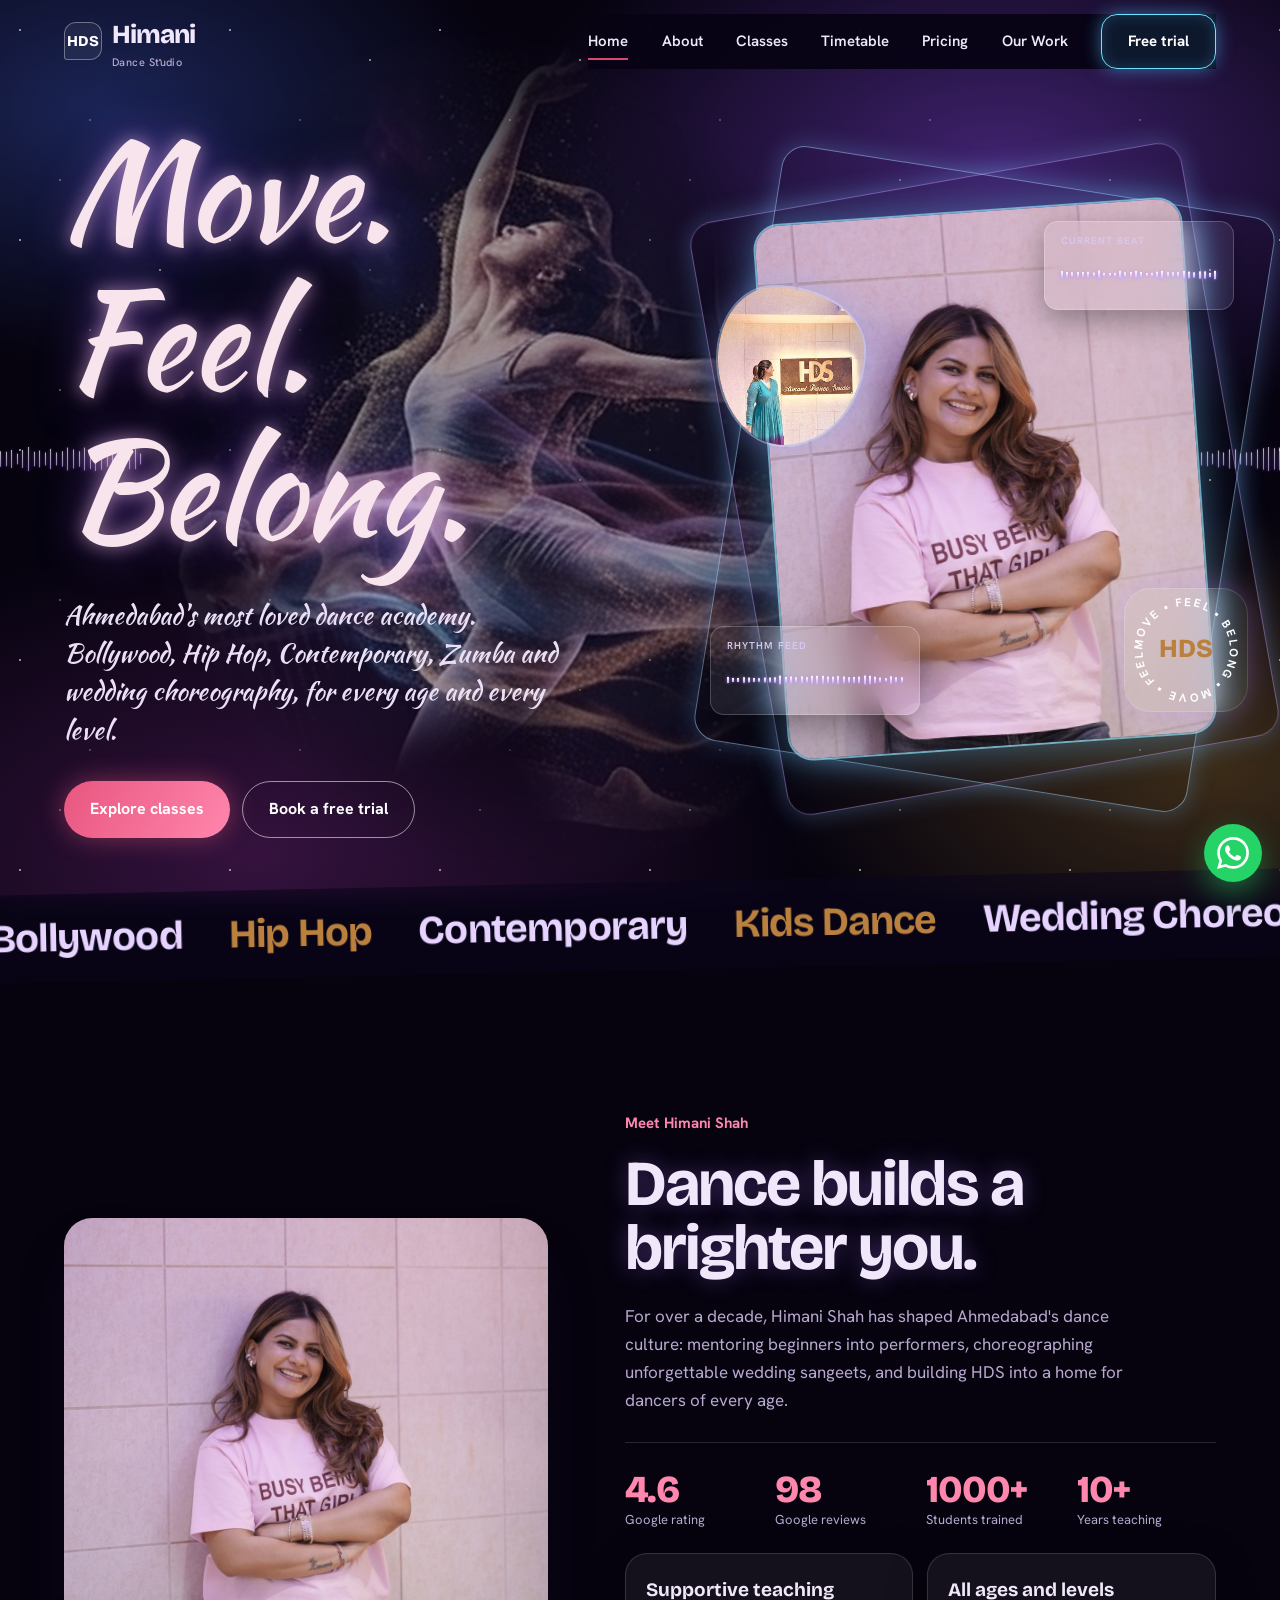
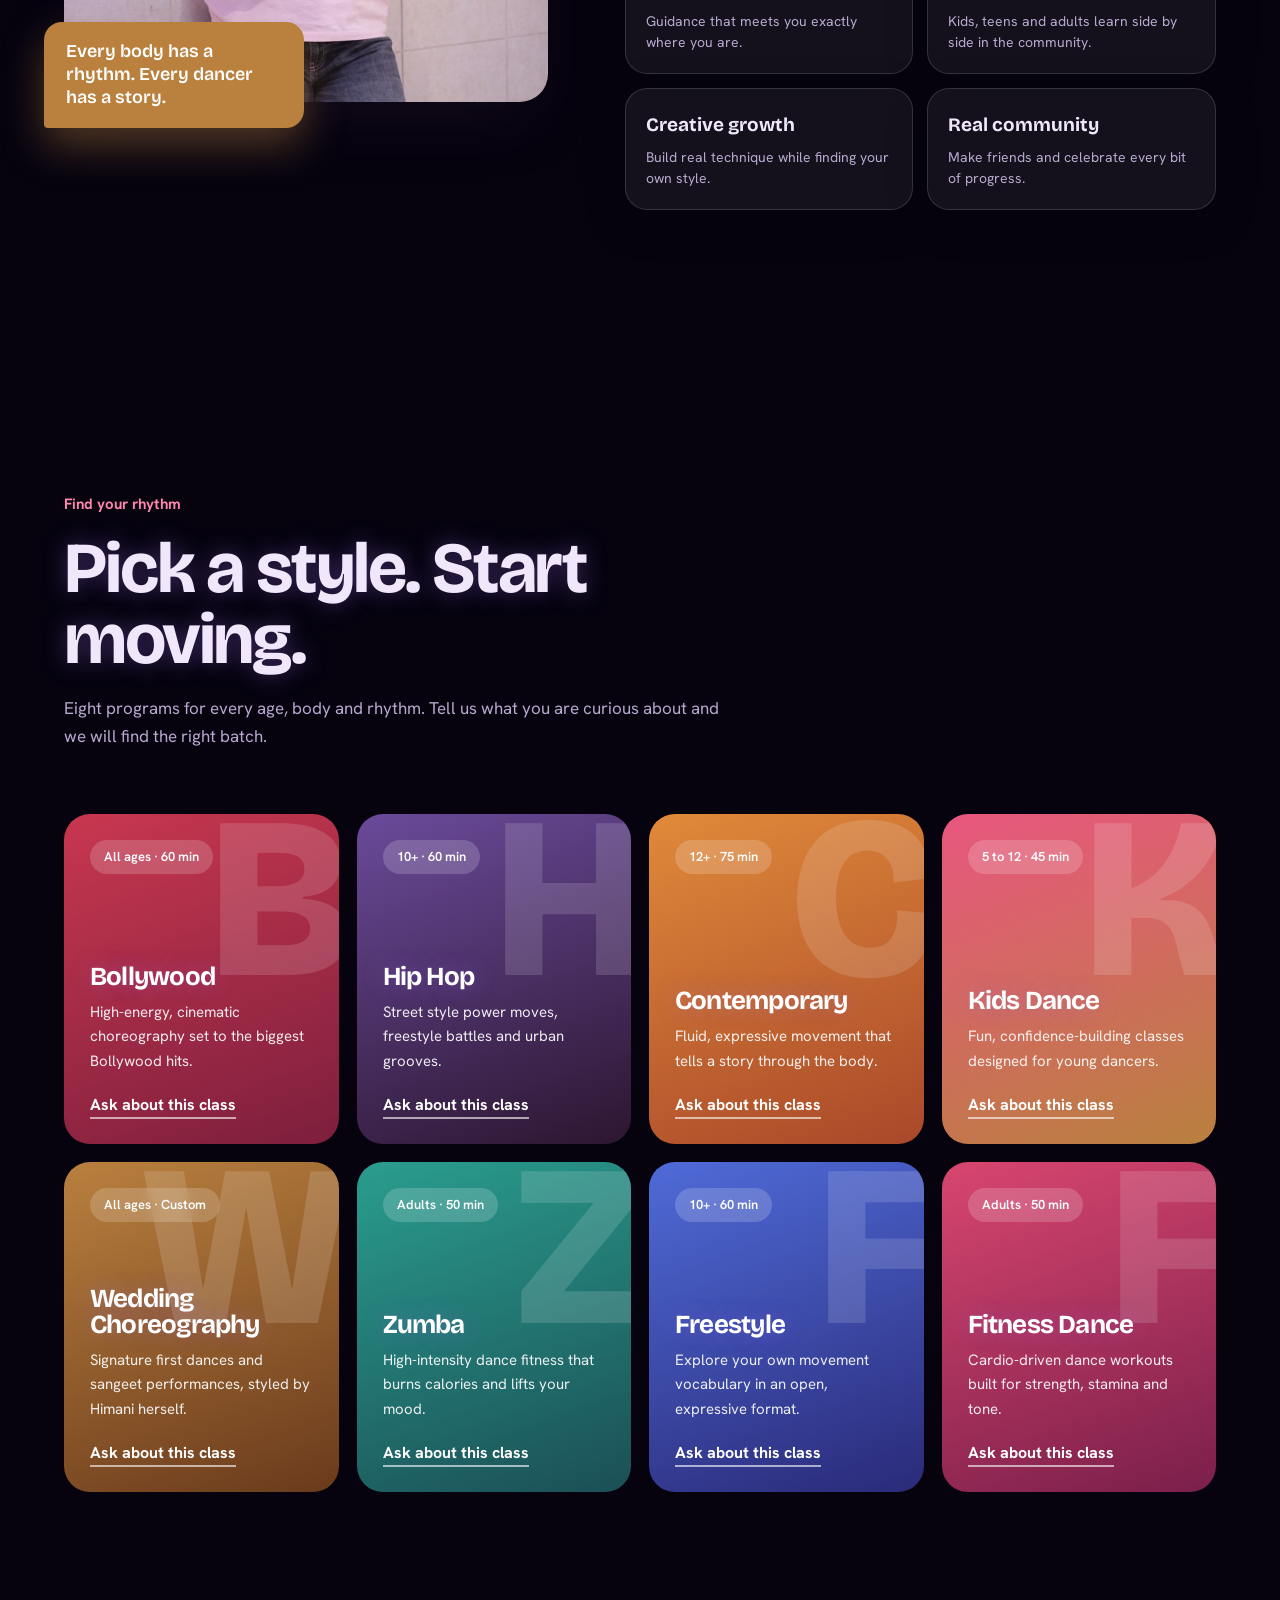
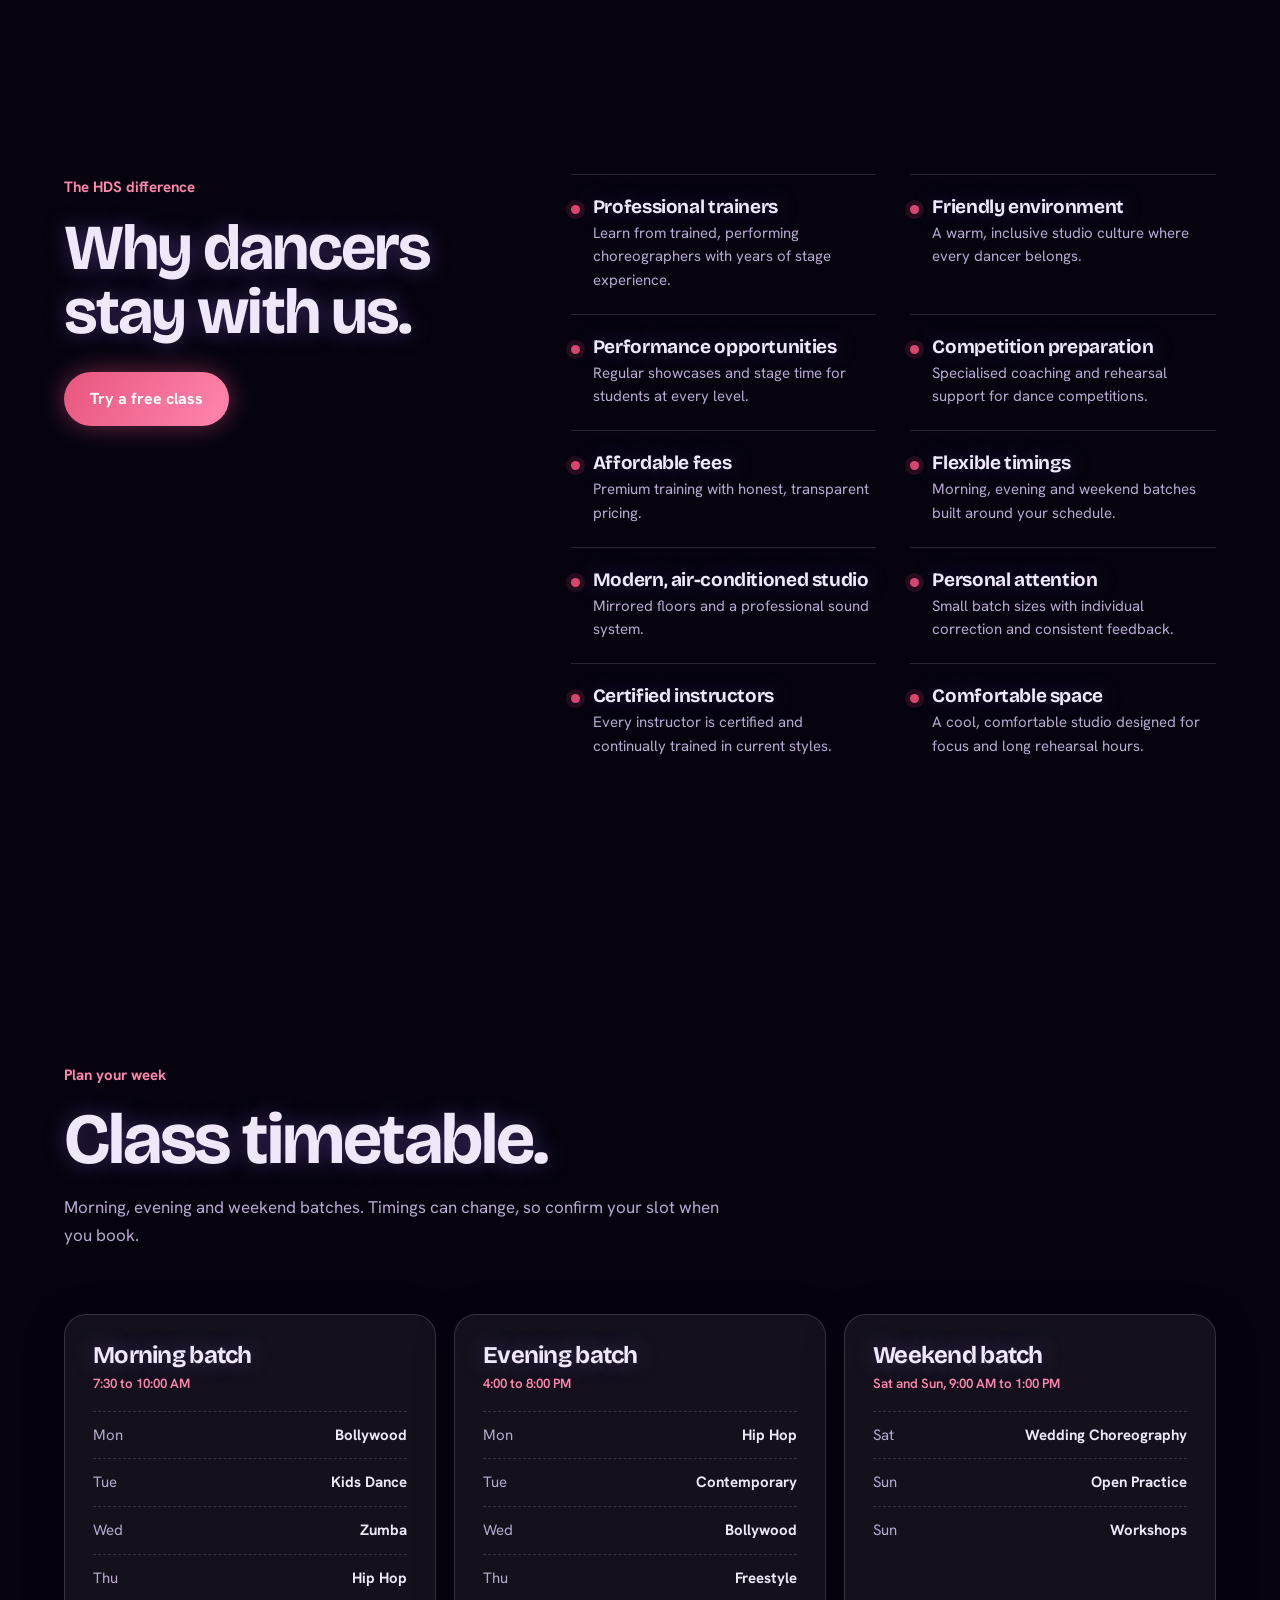
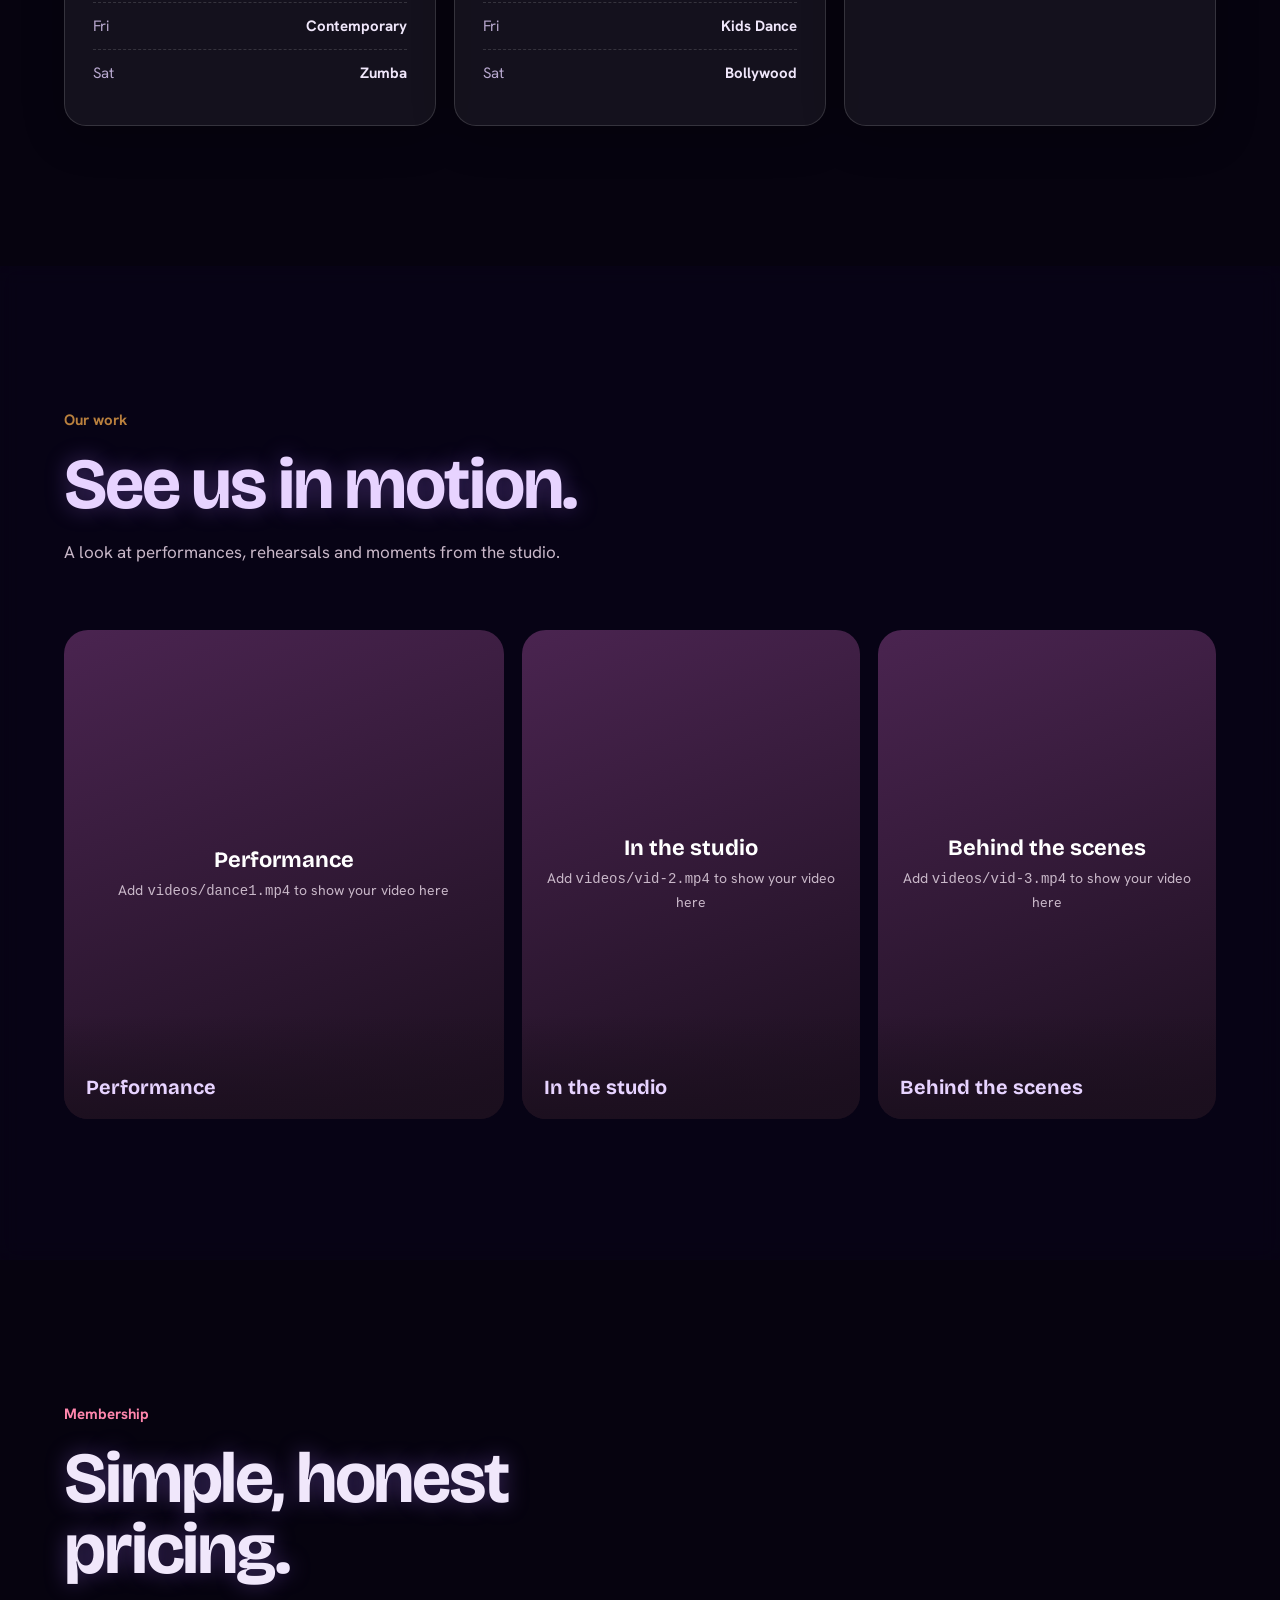
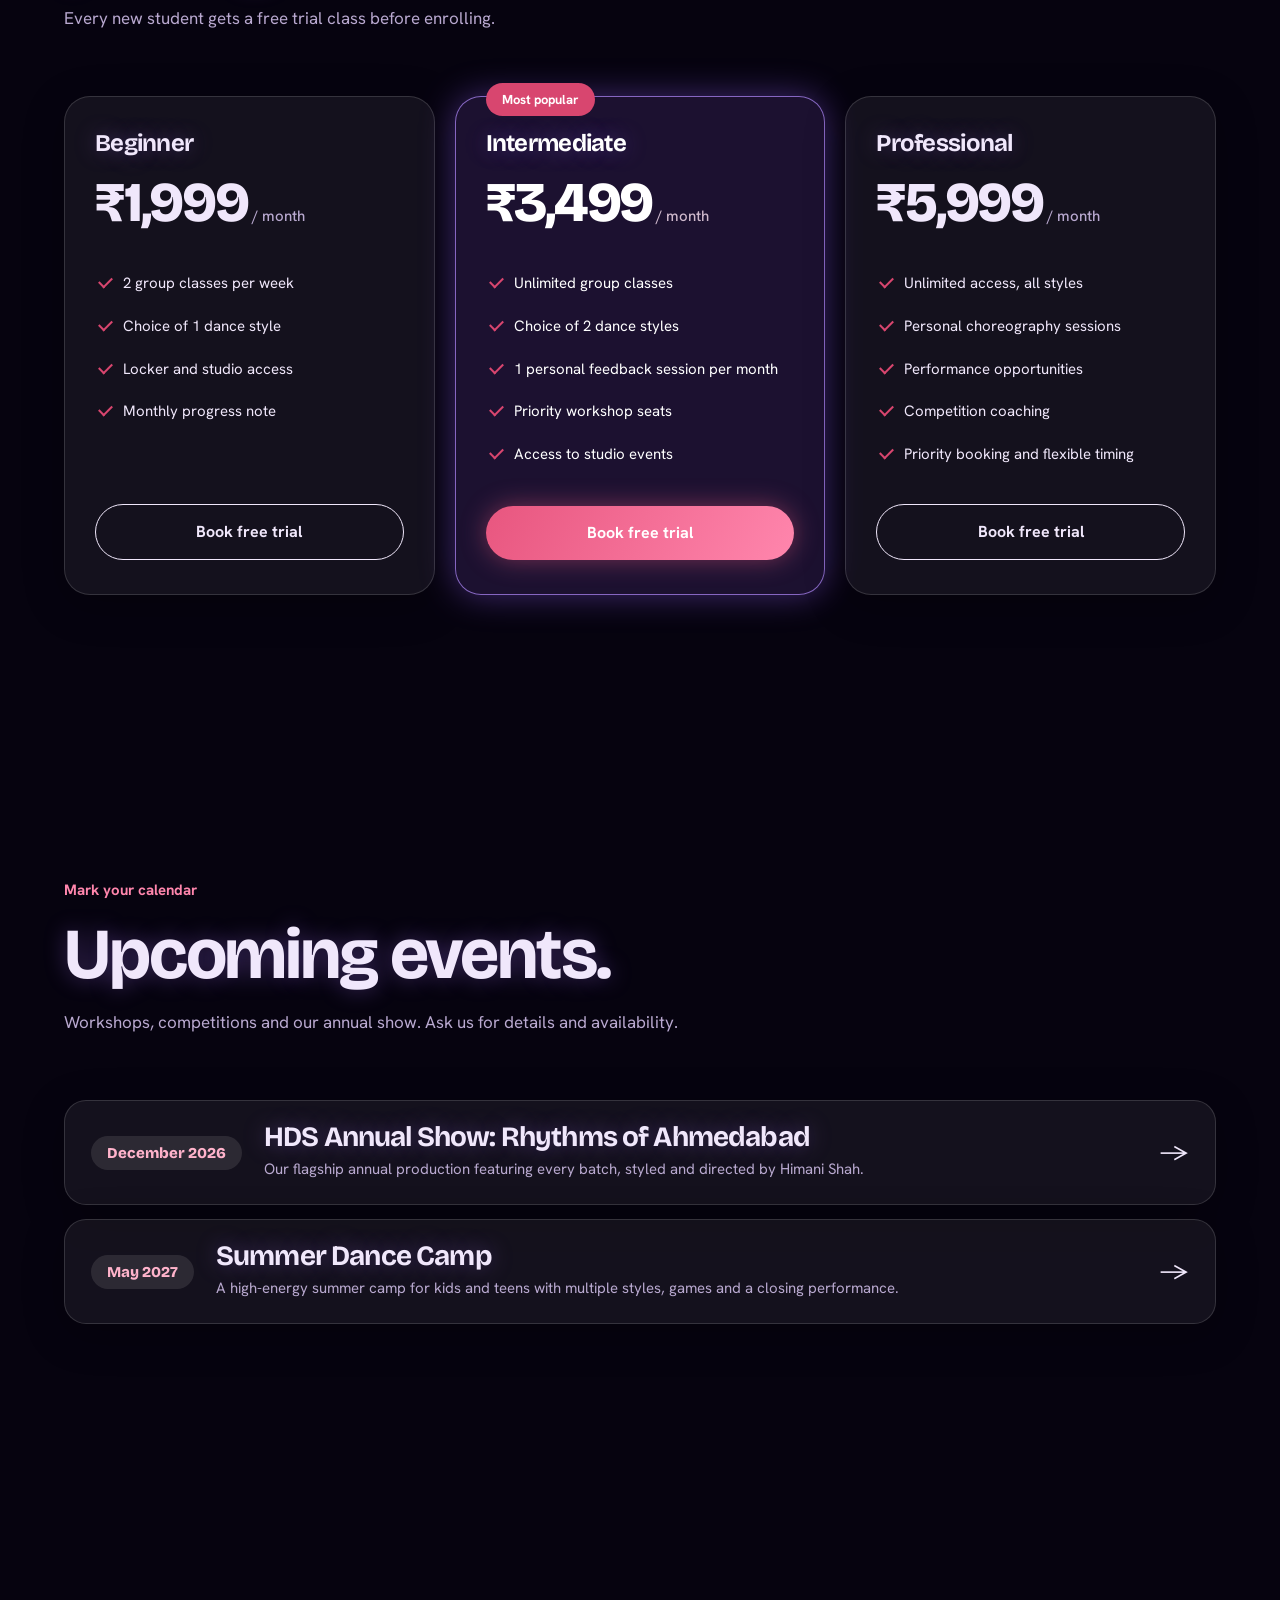
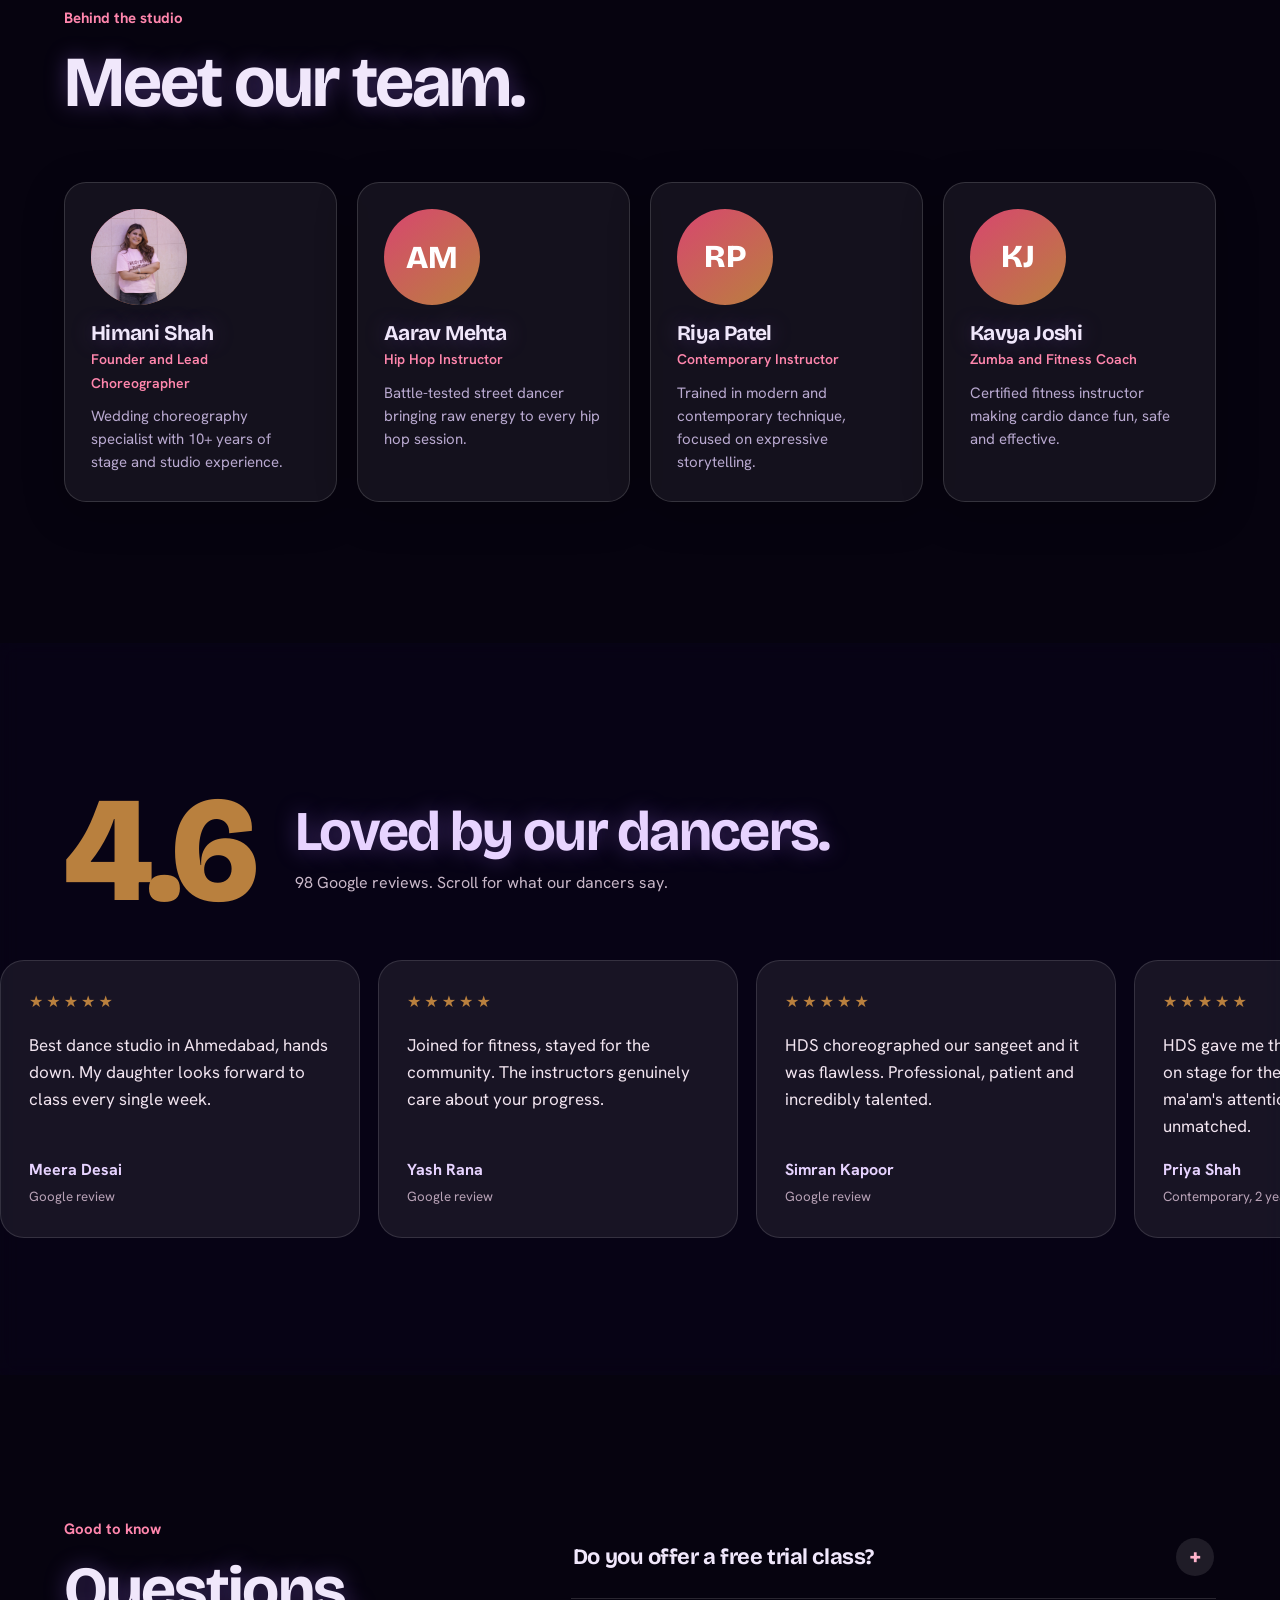
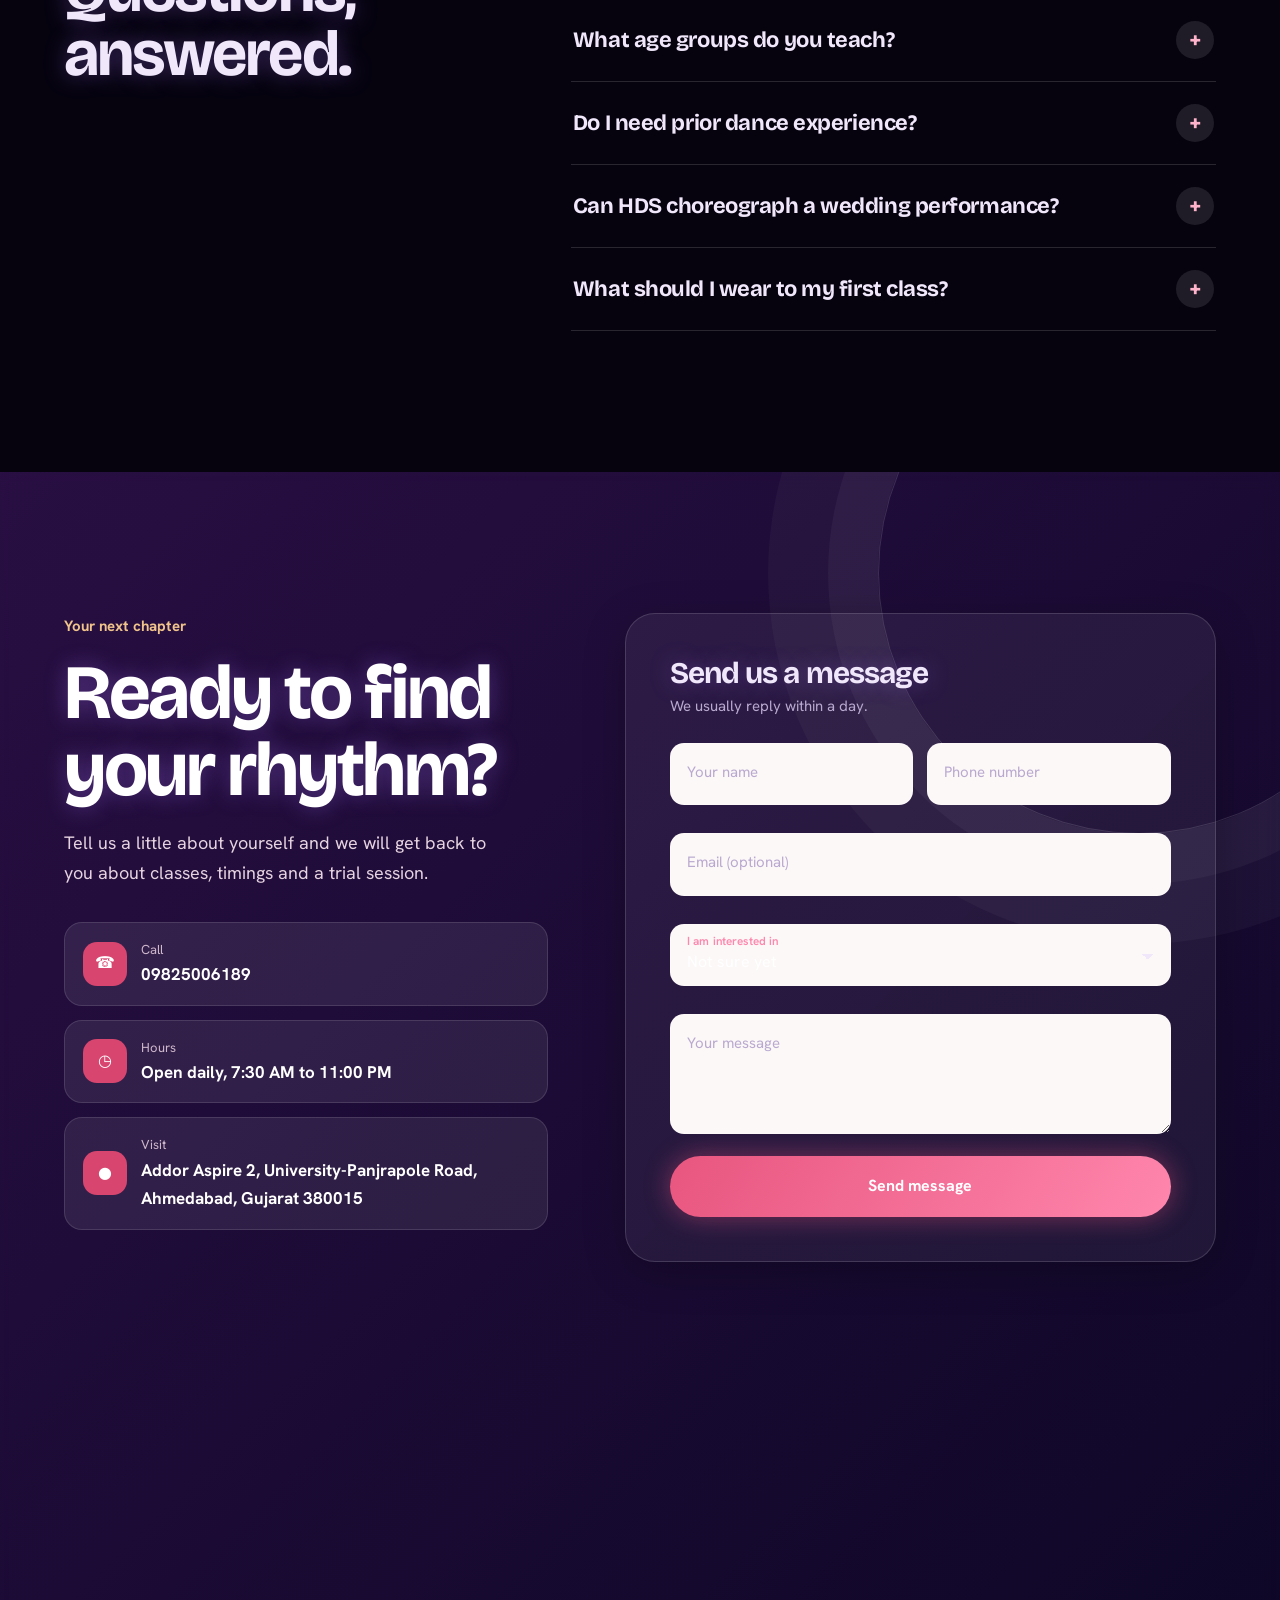
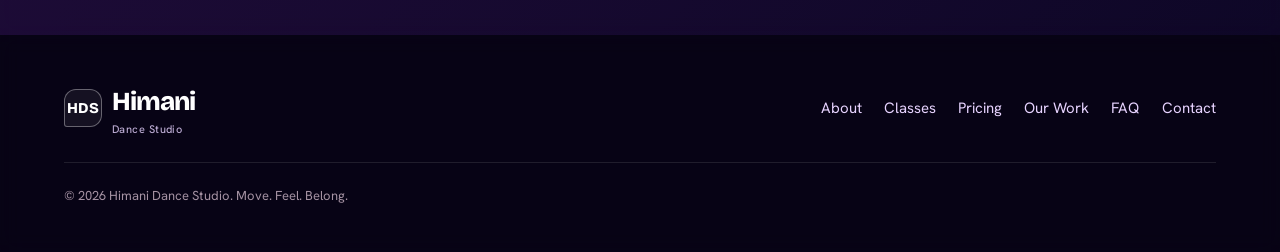
==== index.html @ cd3a6b0b "uplode" ====
<!DOCTYPE html>
<html lang="en">
<head>
<meta charset="UTF-8">
<meta name="viewport" content="width=device-width, initial-scale=1, viewport-fit=cover">
<meta name="theme-color" content="#fff7f4">
<title>HDS Himani Dance Studio | Dance Classes in Ahmedabad</title>
<meta name="description" content="HDS Himani Dance Studio, Ahmedabad: Bollywood, Hip Hop, Contemporary, Kids Dance, Zumba, Fitness Dance and wedding choreography. Book a free trial class.">
<meta property="og:title" content="Himani Dance Studio">
<meta property="og:description" content="More than just dance. Find your rhythm with HDS.">
<meta property="og:image" content="images/studio-portrait.jpg">
<link rel="preconnect" href="https://fonts.googleapis.com"><link rel="preconnect" href="https://fonts.gstatic.com" crossorigin>
<link href="https://fonts.googleapis.com/css2?family=Bricolage+Grotesque:opsz,wght@12..96,600;12..96,700;12..96,800&family=Hanken+Grotesk:wght@400;500;600;700&display=swap" rel="stylesheet">
<link href="https://fonts.googleapis.com/css2?family=Kaushan+Script&display=swap" rel="stylesheet">
<script type="application/ld+json">{"@context":"https://schema.org","@type":"DanceSchool","name":"HDS - Himani Dance Studio","telephone":"+919825006189","address":{"@type":"PostalAddress","streetAddress":"Addor Aspire 2, University-Panjrapole Road","addressLocality":"Ahmedabad","addressRegion":"Gujarat","postalCode":"380015","addressCountry":"IN"},"aggregateRating":{"@type":"AggregateRating","ratingValue":"4.6","reviewCount":"98"},"openingHours":"Mo-Su 07:30-23:00"}</script>
<link rel="stylesheet" href="style.css">
</head>
<body>
<div class="cosmos" aria-hidden="true"></div>
<div class="dancer" aria-hidden="true"><img src="images/dancers.jpg" alt=""></div>
<div class="progress" id="progress"></div>
<header class="nav" id="nav">
  <a class="brand" href="#home" aria-label="Himani Dance Studio, home"><i>HDS</i><span>Himani<small>Dance Studio</small></span></a>
  <nav class="links" id="links" aria-label="Main">
    <a href="#home" class="on">Home</a><a href="#about">About</a><a href="#classes">Classes</a><a href="#timetable">Timetable</a><a href="#pricing">Pricing</a><a href="#work">Our Work</a><a class="btn rose" href="#contact" data-class="Free trial">Free trial</a>
  </nav>
  <button class="burger" id="burger" aria-label="Open menu" aria-expanded="false"><span></span><span></span></button>
</header>

<main>
<section class="hero" id="home" style="padding-block:120px 70px">
  <div class="eq-edge l" aria-hidden="true"><div class="eq" data-n="26"></div></div><div class="eq-edge r" aria-hidden="true"><div class="eq" data-n="26"></div></div><div class="blob b1"></div><div class="blob b2"></div>
  <div class="wrap hero-grid">
    <div>
      <h1 aria-label="Move. Feel. Belong."><span><b>Move.</b></span><span><b>Feel.</b></span><span><b>Belong.</b></span></h1>
      <p class="lead">Ahmedabad's most loved dance academy. Bollywood, Hip Hop, Contemporary, Zumba and wedding choreography, for every age and every level.</p>
      <div class="acts"><a class="btn rose" href="#classes">Explore classes</a><a class="btn ghost" href="#contact" data-class="Free trial">Book a free trial</a></div>
    </div>
    <div class="photo">
      <div class="arch"><img id="heroImg" src="images/studio-portrait.jpg" alt="Smiling dance teacher at Himani Dance Studio" fetchpriority="high"></div>
      <div class="sign"><img src="images/studio-sign.jpg" alt="HDS Himani Dance Studio illuminated sign" loading="lazy"></div>
      <div class="gc beat" aria-hidden="true"><small>CURRENT BEAT</small><div class="eq" data-n="30"></div></div>
      <div class="gc feed" aria-hidden="true"><small>RHYTHM FEED</small><div class="eq" data-n="34"></div></div>
      <div class="ring" aria-hidden="true"><svg viewBox="0 0 100 100"><defs><path id="c" d="M50,50 m-40,0 a40,40 0 1,1 80,0 a40,40 0 1,1 -80,0"/></defs><text><textPath href="#c">MOVE • FEEL • BELONG • MOVE • FEEL • BELONG •</textPath></text></svg><em>HDS</em></div>
    </div>
  </div>
</section>

<div class="marquee" aria-hidden="true"><div class="track" id="track"></div></div>

<section class="about" id="about">
  <div class="wrap about-grid">
    <div class="about-pic rv"><div class="big"><img src="images/studio-portrait.jpg" alt="Dance teacher laughing against a pink wall" loading="lazy"></div><div class="quote">Every body has a rhythm. Every dancer has a story.</div></div>
    <div class="rv d1">
      <span class="tag">Meet Himani Shah</span>
      <h2>Dance builds a brighter you.</h2>
      <p>For over a decade, Himani Shah has shaped Ahmedabad's dance culture: mentoring beginners into performers, choreographing unforgettable wedding sangeets, and building HDS into a home for dancers of every age.</p>
      <div class="stats" id="stats"></div>
      <div class="perks">
        <div class="perk"><b>Supportive teaching</b><small>Guidance that meets you exactly where you are.</small></div>
        <div class="perk"><b>All ages and levels</b><small>Kids, teens and adults learn side by side in the community.</small></div>
        <div class="perk"><b>Creative growth</b><small>Build real technique while finding your own style.</small></div>
        <div class="perk"><b>Real community</b><small>Make friends and celebrate every bit of progress.</small></div>
      </div>
    </div>
  </div>
</section>

<section class="classes" id="classes">
  <div class="wrap">
    <div class="head rv"><span class="tag">Find your rhythm</span><h2>Pick a style. Start moving.</h2><p>Eight programs for every age, body and rhythm. Tell us what you are curious about and we will find the right batch.</p></div>
    <div class="cgrid" id="cgrid"></div>
  </div>
</section>


<section class="why" id="why">
  <div class="wrap why-grid">
    <div class="rv why-head"><span class="tag">The HDS difference</span><h2>Why dancers stay with us.</h2><a class="btn rose" href="#contact" data-class="Free trial">Try a free class</a></div>
    <ul class="why-list" id="whyList"></ul>
  </div>
</section>

<section class="timetable" id="timetable">
  <div class="wrap">
    <div class="head rv"><span class="tag">Plan your week</span><h2>Class timetable.</h2><p>Morning, evening and weekend batches. Timings can change, so confirm your slot when you book.</p></div>
    <div class="ttgrid" id="ttgrid"></div>
  </div>
</section>

<section class="work" id="work">
  <div class="wrap">
    <div class="head rv"><span class="tag">Our work</span><h2>See us in motion.</h2><p>A look at performances, rehearsals and moments from the studio.</p></div>
    <div class="vgrid" id="vgrid"></div>
  </div>
</section>

<section class="pricing" id="pricing">
  <div class="wrap">
    <div class="head rv"><span class="tag">Membership</span><h2>Simple, honest pricing.</h2><p>Every new student gets a free trial class before enrolling.</p></div>
    <div class="pgrid" id="pgrid"></div>
  </div>
</section>

<section class="events" id="events">
  <div class="wrap">
    <div class="head rv"><span class="tag">Mark your calendar</span><h2>Upcoming events.</h2><p>Workshops, competitions and our annual show. Ask us for details and availability.</p></div>
    <div class="elist" id="elist"></div>
  </div>
</section>

<section class="team" id="team">
  <div class="wrap">
    <div class="head rv"><span class="tag">Behind the studio</span><h2>Meet our team.</h2></div>
    <div class="tgrid" id="tgrid"></div>
  </div>
</section>

<section class="reviews" id="reviews">
  <div class="wrap">
    <div class="rhead rv"><div class="score" id="score"></div><div><h2>Loved by our dancers.</h2><p id="scoreSub"></p></div></div>
  </div>
  <div class="rtrack" id="rtrack"></div>
</section>

<section class="faq" id="faq">
  <div class="wrap faq-wrap">
    <div class="rv"><span class="tag">Good to know</span><h2>Questions, answered.</h2></div>
    <div class="faqs rv d1" id="faqs"></div>
  </div>
</section>

<section class="contact" id="contact">
  <div class="wrap cgrid2">
    <div class="rv">
      <span class="tag" style="color:#f0c48a">Your next chapter</span>
      <h2>Ready to find your rhythm?</h2>
      <p class="intro">Tell us a little about yourself and we will get back to you about classes, timings and a trial session.</p>
      <div class="info" id="info">
        <a id="iMail" hidden><span class="ico">@</span><span><small>Email</small><b></b></span></a>
        <a id="iPhone" hidden><span class="ico">&#9742;</span><span><small>Call</small><b></b></span></a>
        <a id="iInsta" hidden target="_blank" rel="noopener"><span class="ico">IG</span><span><small>Instagram</small><b></b></span></a>
        <div id="iHours" hidden><span class="ico">&#9719;</span><span><small>Hours</small><b></b></span></div>
        <div id="iAddr" hidden><span class="ico">&#9679;</span><span><small>Visit</small><b></b></span></div>
      </div>
      <iframe class="map" id="map" title="HDS Himani Dance Studio on Google Maps" loading="lazy" referrerpolicy="no-referrer-when-downgrade" hidden></iframe>
    </div>
    <form id="contactForm" class="rv d1" novalidate>
      <h3>Send us a message</h3><p>We usually reply within a day.</p>
      <div class="f2">
        <div class="fld"><input id="name" name="name" placeholder=" " autocomplete="name" required maxlength="80"><label for="name">Your name</label><span class="err">Please enter your name.</span></div>
        <div class="fld"><input id="phone" name="phone" type="tel" placeholder=" " autocomplete="tel" required maxlength="20"><label for="phone">Phone number</label><span class="err">Enter a valid phone number.</span></div>
        <div class="fld full"><input id="email" name="email" type="email" placeholder=" " autocomplete="email" maxlength="120"><label for="email">Email (optional)</label><span class="err">Enter a valid email address.</span></div>
        <div class="fld full"><select id="interest" name="interest"><option value="">Not sure yet</option></select><label for="interest">I am interested in</label></div>
        <div class="fld full"><textarea id="message" name="message" placeholder=" " required maxlength="1000"></textarea><label for="message">Your message</label><span class="err">Please write a short message (at least 5 characters).</span></div>
      </div>
      <input class="hp" name="website" tabindex="-1" autocomplete="off" aria-hidden="true">
      <button class="btn rose" type="submit" id="send">Send message</button>
      <div class="status" id="status" role="status" aria-live="polite"></div>
    </form>
  </div>
</section>
</main>

<footer>
  <div class="wrap">
    <div class="frow"><a class="brand" href="#home"><i>HDS</i><span>Himani<small>Dance Studio</small></span></a>
      <nav aria-label="Footer"><a href="#about">About</a><a href="#classes">Classes</a><a href="#pricing">Pricing</a><a href="#work">Our Work</a><a href="#faq">FAQ</a><a href="#contact">Contact</a></nav></div>
    <p class="copy">&copy; <span id="yr"></span> Himani Dance Studio. Move. Feel. Belong.</p>
  </div>
</footer>
<a class="wa" id="wa" href="#" target="_blank" rel="noopener" aria-label="Chat on WhatsApp"><svg viewBox="0 0 24 24" aria-hidden="true"><path d="M17.47 14.38c-.3-.15-1.76-.87-2.03-.97-.27-.1-.47-.15-.67.15-.2.3-.77.97-.94 1.17-.17.2-.35.22-.65.07-.3-.15-1.26-.46-2.4-1.48-.89-.79-1.49-1.77-1.66-2.07-.17-.3-.02-.46.13-.61.14-.13.3-.35.45-.52.15-.17.2-.3.3-.5.1-.2.05-.37-.02-.52-.08-.15-.67-1.62-.92-2.22-.24-.58-.49-.5-.67-.51h-.57c-.2 0-.52.07-.8.37-.27.3-1.04 1.02-1.04 2.48s1.07 2.88 1.22 3.08c.15.2 2.1 3.2 5.08 4.49.71.31 1.26.49 1.7.63.71.23 1.36.2 1.87.12.57-.08 1.76-.72 2.01-1.41.25-.7.25-1.29.17-1.41-.07-.12-.27-.2-.57-.35zM12.05 21.8h-.01a9.9 9.9 0 0 1-5.03-1.38l-.36-.21-3.74.98 1-3.65-.24-.37a9.86 9.86 0 0 1-1.51-5.26c0-5.45 4.44-9.88 9.9-9.88 2.64 0 5.12 1.03 6.99 2.9a9.82 9.82 0 0 1 2.89 7c0 5.45-4.44 9.88-9.89 9.88zM20.5 3.45A11.8 11.8 0 0 0 12.05 0C5.5 0 .16 5.34.16 11.89c0 2.1.55 4.14 1.59 5.95L.06 24l6.3-1.65a11.88 11.88 0 0 0 5.68 1.45h.01c6.55 0 11.89-5.34 11.89-11.89 0-3.18-1.24-6.16-3.44-8.46z"/></svg></a>

<script src="config.js"></script>
<script src="data.js"></script>
<script src="render.js"></script>
<script src="api.js"></script>
<script src="forms.js"></script>
<script src="script.js"></script>
</body>
</html>
---- style.css ----
:root{--script:"Kaushan Script","Brush Script MT","Brush Script Std",cursive;--ink:#1b0f1e;--plum:#2c1630;--paper:#fff7f4;--blush:#f8dbe3;--rose:#d8466f;--rose-d:#a92f56;--bronze:#b9803e;--muted:#6f6070;--line:rgba(44,22,48,.14);--r:22px;--pad:clamp(20px,5vw,64px)}
*{box-sizing:border-box;margin:0}html{scroll-behavior:smooth;scroll-padding-top:80px;-webkit-text-size-adjust:100%}
body{font-family:"Hanken Grotesk",system-ui,sans-serif;background:var(--paper);color:var(--ink);line-height:1.65;overflow-x:hidden}
img,video,svg{max-width:100%;display:block}a{color:inherit;text-decoration:none}button,input,select,textarea{font:inherit;color:inherit}
:focus-visible{outline:3px solid var(--rose);outline-offset:3px;border-radius:6px}
h1,h2,h3{font-family:"Bricolage Grotesque","Hanken Grotesk",sans-serif;line-height:1;letter-spacing:-.03em;font-weight:700}
.wrap{width:min(1200px,100% - 2*var(--pad));margin-inline:auto}
.progress{position:fixed;top:0;left:0;height:3px;width:100%;background:linear-gradient(90deg,var(--rose),var(--bronze));transform-origin:0 50%;transform:scaleX(0);z-index:100}
/* nav */
.nav{position:fixed;inset:0 0 auto;z-index:60;display:flex;align-items:center;justify-content:space-between;padding:14px var(--pad);transition:background .3s,box-shadow .3s}
.nav.solid{background:rgba(255,247,244,.86);backdrop-filter:blur(16px);box-shadow:0 1px 0 var(--line)}
.brand{display:flex;align-items:center;gap:10px;font-family:"Bricolage Grotesque",sans-serif;font-weight:800;font-size:26px;letter-spacing:-.04em}
.brand i{display:grid;place-items:center;width:38px;height:38px;border-radius:12px 12px 12px 3px;background:var(--ink);color:var(--blush);font-style:normal;font-size:15px;letter-spacing:0}
.brand small{display:block;font:500 11px "Hanken Grotesk";letter-spacing:.04em;color:var(--muted);margin-top:-2px}
.links{display:flex;align-items:center;gap:clamp(16px,2.6vw,38px);font-weight:600;font-size:15px}
.links a:not(.btn){position:relative;padding:6px 0}.links a:not(.btn):after{content:"";position:absolute;left:0;bottom:0;height:2px;width:100%;background:var(--rose);transform:scaleX(0);transform-origin:0 50%;transition:transform .3s}
.links a:not(.btn):hover:after,.links a.on:after{transform:scaleX(1)}
.burger{display:none;width:46px;height:46px;border-radius:50%;border:1px solid var(--line);background:#fff;cursor:pointer;position:relative}
.burger span{position:absolute;left:14px;right:14px;height:2px;background:var(--ink);transition:.3s}.burger span:nth-child(1){top:18px}.burger span:nth-child(2){top:26px}
.burger.open span:nth-child(1){top:22px;transform:rotate(45deg)}.burger.open span:nth-child(2){top:22px;transform:rotate(-45deg)}
.btn{display:inline-flex;align-items:center;gap:10px;padding:14px 26px;border-radius:999px;border:0;font-weight:700;cursor:pointer;background:var(--ink);color:#fff;transition:transform .25s,box-shadow .25s,background .25s}
.btn:hover{transform:translateY(-3px);box-shadow:0 14px 30px rgba(44,22,48,.22)}.btn.rose{background:linear-gradient(120deg,#e8567f,var(--rose-d))}
.btn.ghost{background:transparent;color:var(--ink);border:1.5px solid var(--ink)}.btn.ghost:hover{background:var(--ink);color:#fff}
/* hero */
.hero{position:relative;min-height:100svh;padding:120px 0 70px;display:flex;align-items:center;overflow:hidden;background:radial-gradient(60% 50% at 80% 30%,#f9c9d6,transparent 70%),radial-gradient(40% 40% at 5% 90%,#f3dfc3,transparent 70%),var(--paper)}
.hero-grid{display:grid;grid-template-columns:1.15fr .85fr;gap:clamp(24px,5vw,70px);align-items:center}
.hero h1{font-size:clamp(54px,9.4vw,138px);letter-spacing:-.055em}
.hero h1 span{display:block;overflow:hidden;padding-bottom:.06em}.hero h1 b{display:block;font-weight:800;transform:translateY(105%);animation:up 1s cubic-bezier(.2,.8,.2,1) forwards}
.hero h1 span:nth-child(2) b{animation-delay:.12s;color:var(--rose)}.hero h1 span:nth-child(3) b{animation-delay:.24s;-webkit-text-stroke:2px var(--ink);color:transparent}
.hero p.lead{max-width:470px;margin:28px 0 32px;font-size:clamp(16px,1.6vw,19px);color:var(--muted);opacity:0;animation:fade .9s .6s forwards}
.hero .acts{display:flex;flex-wrap:wrap;gap:12px;opacity:0;animation:fade .9s .8s forwards}
.photo{position:relative;justify-self:center;width:min(100%,430px);opacity:0;animation:fade 1.2s .3s forwards}
.arch{aspect-ratio:4/5;border-radius:999px 999px 28px 28px;overflow:hidden;background:var(--blush);box-shadow:0 40px 80px -20px rgba(169,47,86,.35);border:8px solid #fff}
.arch img{width:100%;height:112%;object-fit:cover;object-position:50% 20%;will-change:transform}
.ring{position:absolute;right:-48px;bottom:36px;width:124px;height:124px;border-radius:50%;background:var(--ink);display:grid;place-items:center;box-shadow:0 12px 30px rgba(27,15,30,.3)}
.ring svg{position:absolute;inset:6px;width:calc(100% - 12px);animation:spin 18s linear infinite}.ring text{fill:#f8dbe3;font:700 10.5px "Hanken Grotesk";letter-spacing:.18em}.ring em{font-style:normal;font-family:"Bricolage Grotesque";font-weight:800;color:var(--bronze);font-size:26px}
.sign{position:absolute;left:-54px;top:14%;width:150px;border-radius:16px;overflow:hidden;border:4px solid #fff;box-shadow:0 18px 40px rgba(27,15,30,.25);animation:bob 6s ease-in-out infinite}
.blob{position:absolute;z-index:-1;border-radius:50%;filter:blur(60px);opacity:.5;animation:bob 9s ease-in-out infinite}.b1{width:300px;height:300px;background:#f0a1b9;left:-80px;top:10%}.b2{width:240px;height:240px;background:#e9c897;right:30%;bottom:-60px;animation-delay:-4s}
/* marquee */
.marquee{background:var(--ink);color:var(--blush);overflow:hidden;padding:20px 0;transform:rotate(-1.2deg);margin:-26px -10px 0;position:relative;z-index:3}
.track{display:flex;gap:46px;width:max-content;animation:slide 28s linear infinite}.track span{font:700 clamp(24px,3.6vw,40px) "Bricolage Grotesque";letter-spacing:-.02em;white-space:nowrap}.track span:nth-child(even){color:var(--bronze)}
.marquee:hover .track{animation-play-state:paused}
section{padding:clamp(80px,11vw,150px) 0}
.head{max-width:680px;margin-bottom:clamp(36px,5vw,64px)}.head h2{font-size:clamp(38px,5.6vw,76px)}.head p{margin-top:18px;color:var(--muted);font-size:17px}
.tag{display:inline-block;margin-bottom:16px;color:var(--rose-d);font-weight:700;font-size:15px}
/* about */
.about-grid{display:grid;grid-template-columns:.9fr 1.1fr;gap:clamp(30px,6vw,90px);align-items:center}
.about-pic{position:relative}.about-pic .big{border-radius:28px;overflow:hidden;aspect-ratio:1;box-shadow:0 30px 60px -20px rgba(44,22,48,.35)}.about-pic .big img{width:100%;height:100%;object-fit:cover;object-position:50% 25%;transition:transform 1.2s}.about-pic:hover .big img{transform:scale(1.06)}
.quote{position:absolute;left:-20px;bottom:-26px;max-width:260px;padding:18px 22px;background:var(--bronze);color:#fff;border-radius:18px 18px 18px 4px;font:600 18px/1.3 "Bricolage Grotesque";box-shadow:0 18px 40px rgba(185,128,62,.4)}
.about h2{font-size:clamp(36px,5vw,64px);margin-bottom:22px}.about p{color:var(--muted);font-size:17px;max-width:540px}
.perks{display:grid;grid-template-columns:1fr 1fr;gap:14px;margin-top:32px}.perk{padding:20px;border-radius:var(--r);background:#fff;border:1px solid var(--line);transition:transform .3s,border-color .3s}.perk:hover{transform:translateY(-5px);border-color:var(--rose)}.perk b{display:block;font-family:"Bricolage Grotesque";font-size:19px}.perk small{color:var(--muted);font-size:14px;line-height:1.5;display:block;margin-top:6px}
/* classes */
.classes{background:var(--blush)}
.cgrid{display:grid;grid-template-columns:repeat(4,1fr);gap:18px}
.card{position:relative;min-height:380px;padding:26px;border-radius:26px;display:flex;flex-direction:column;justify-content:space-between;overflow:hidden;color:#fff;isolation:isolate;transition:transform .4s cubic-bezier(.2,.8,.2,1),box-shadow .4s}
.card:hover{transform:translateY(-10px) rotate(-.6deg);box-shadow:0 30px 50px -20px rgba(27,15,30,.45)}
.card:nth-child(1){background:linear-gradient(160deg,#c8374f,#7d1f3d)}.card:nth-child(2){background:linear-gradient(160deg,#6a4a9a,#2c1630)}.card:nth-child(3){background:linear-gradient(160deg,#e08a3a,#a9482a)}.card:nth-child(4){background:linear-gradient(160deg,#e8567f,#b9803e)}
.card .g{position:absolute;right:-12px;top:-30px;z-index:-1;font:800 230px/1 "Bricolage Grotesque";color:rgba(255,255,255,.14);transition:transform .6s}.card:hover .g{transform:scale(1.15) rotate(6deg)}
.card h3{font-size:30px}.card p{margin:10px 0 18px;opacity:.9;font-size:15px}.card a{font-weight:700;border-bottom:2px solid rgba(255,255,255,.6);align-self:flex-start;padding-bottom:2px}
.card .for{align-self:flex-start;padding:6px 14px;border-radius:99px;background:rgba(255,255,255,.18);backdrop-filter:blur(6px);font-size:13px;font-weight:600}
/* videos */
.work{background:var(--ink);color:#fff}.work .head p{color:#c9b8c9}.work .tag{color:var(--bronze)}
.vgrid{display:grid;grid-template-columns:1.3fr 1fr 1fr;gap:18px}
.vcard{position:relative;border-radius:24px;overflow:hidden;aspect-ratio:9/13;background:linear-gradient(160deg,#4a2450,#1b0f1e);cursor:pointer}.vcard:first-child{aspect-ratio:auto;grid-row:span 1}
.vcard video,.vcard .ph{position:absolute;inset:0;width:100%;height:100%;object-fit:cover}.vcard video{transition:transform .8s}.vcard:hover video{transform:scale(1.05)}
.ph{display:grid;place-items:center;text-align:center;padding:24px;color:#c9b8c9;font-size:14px}.ph b{display:block;color:#fff;font:700 22px "Bricolage Grotesque";margin-bottom:6px}
.vcap{position:absolute;inset:auto 0 0;padding:60px 22px 20px;background:linear-gradient(transparent,rgba(27,15,30,.9));font:700 20px "Bricolage Grotesque"}
.vplay{position:absolute;top:16px;right:16px;width:44px;height:44px;border-radius:50%;background:rgba(255,255,255,.2);backdrop-filter:blur(8px);display:grid;place-items:center;transition:.3s}.vcard:hover .vplay{background:var(--rose)}
.vplay:after{content:"";border-left:12px solid #fff;border-block:7px solid transparent;margin-left:3px}.vcard.playing .vplay:after{border:0;width:12px;height:14px;margin:0;border-left:4px solid #fff;border-right:4px solid #fff}
/* events */
.elist{display:grid;gap:14px}.row{display:grid;grid-template-columns:auto 1fr auto;gap:22px;align-items:center;padding:22px 26px;border-radius:var(--r);background:#fff;border:1px solid var(--line);transition:.35s}.row:hover{background:var(--ink);color:#fff;transform:translateX(10px)}
.row .k{font:800 15px "Bricolage Grotesque";padding:8px 16px;border-radius:99px;background:var(--blush);color:var(--rose-d)}.row h3{font-size:clamp(20px,2.4vw,28px)}.row p{color:var(--muted);font-size:15px;margin-top:6px}.row:hover p{color:#d9c8d9}.row .ar{font-size:26px;transition:transform .3s}.row:hover .ar{transform:translateX(6px) rotate(-45deg)}
/* contact */
.contact{background:linear-gradient(135deg,var(--plum),#5b2447 70%,#8c3452);color:#fff;position:relative;overflow:hidden}
.contact:before{content:"";position:absolute;width:520px;height:520px;border-radius:50%;border:1px solid rgba(255,255,255,.14);right:-120px;top:-160px;box-shadow:0 0 0 50px rgba(255,255,255,.04),0 0 0 110px rgba(255,255,255,.03)}
.cgrid2{display:grid;grid-template-columns:.9fr 1.1fr;gap:clamp(30px,6vw,90px);align-items:start;position:relative}
.contact h2{font-size:clamp(40px,6vw,84px)}.contact .intro{margin:20px 0 34px;color:#e6d3e0;font-size:18px;max-width:430px}
.info{display:grid;gap:14px}.info a,.info div{display:flex;gap:14px;align-items:center;padding:16px 18px;border-radius:18px;background:rgba(255,255,255,.08);border:1px solid rgba(255,255,255,.12);transition:.3s;word-break:break-word}.info a:hover{background:rgba(255,255,255,.16);transform:translateX(6px)}.info small{display:block;color:#cfb9cc;font-size:13px}.info b{font-size:17px}.info[hidden],.info>[hidden]{display:none}
.ico{flex:none;width:44px;height:44px;border-radius:14px;background:var(--rose);display:grid;place-items:center;font-weight:800}
form{background:#fff;color:var(--ink);padding:clamp(24px,4vw,44px);border-radius:30px;box-shadow:0 40px 80px -30px rgba(0,0,0,.6)}
form h3{font-size:30px;margin-bottom:6px}form>p{color:var(--muted);margin-bottom:24px;font-size:15px}
.f2{display:grid;grid-template-columns:1fr 1fr;gap:14px}.fld{position:relative;margin-bottom:14px}.fld.full{grid-column:1/-1}
.fld input,.fld select,.fld textarea{width:100%;padding:24px 16px 10px;border-radius:14px;border:1.5px solid var(--line);background:#fcf8f7;transition:border-color .25s,box-shadow .25s;appearance:none}
.fld textarea{min-height:120px;resize:vertical}.fld select{background-image:linear-gradient(45deg,transparent 50%,var(--ink) 50%),linear-gradient(135deg,var(--ink) 50%,transparent 50%);background-position:calc(100% - 22px) 55%,calc(100% - 16px) 55%;background-size:6px 6px;background-repeat:no-repeat}
.fld label{position:absolute;left:17px;top:17px;color:var(--muted);font-size:15px;pointer-events:none;transition:.2s;transform-origin:0 0}
.fld input:focus,.fld select:focus,.fld textarea:focus{outline:0;border-color:var(--rose);box-shadow:0 0 0 4px rgba(216,70,111,.15)}
.fld input:focus+label,.fld input:not(:placeholder-shown)+label,.fld textarea:focus+label,.fld textarea:not(:placeholder-shown)+label,.fld select+label{transform:translateY(-9px) scale(.78);color:var(--rose-d);font-weight:600}
.fld .err{display:none;color:#c0213f;font-size:13px;margin:5px 4px 0}.fld.bad .err{display:block}.fld.bad input,.fld.bad select,.fld.bad textarea{border-color:#c0213f}
.hp{position:absolute;left:-9999px;opacity:0}
form .btn{width:100%;justify-content:center;padding:17px;font-size:16px}form .btn[disabled]{opacity:.7;cursor:wait}
.status{margin-top:16px;padding:14px 16px;border-radius:14px;font-size:15px;display:none}.status.ok{display:block;background:#e5f6ea;color:#17622f;animation:pop .4s}.status.no{display:block;background:#fde7ea;color:#9b1a33;animation:pop .4s}
footer{background:var(--ink);color:#d7c5d5;padding:46px 0}.frow{display:flex;justify-content:space-between;align-items:center;gap:20px;flex-wrap:wrap}.frow .brand{color:#fff}.frow nav{display:flex;gap:22px;flex-wrap:wrap;font-size:15px}.frow a:hover{color:#fff}.copy{margin-top:26px;padding-top:22px;border-top:1px solid rgba(255,255,255,.1);font-size:13px;color:#a592a3}
.wa{position:fixed;right:18px;bottom:18px;z-index:70;width:58px;height:58px;border-radius:50%;background:var(--rose);color:#fff;display:none;place-items:center;font-weight:800;box-shadow:0 12px 30px rgba(169,47,86,.45);animation:pulse 2.8s infinite}.wa.show{display:grid}
/* motion */
.rv{opacity:0;transform:translateY(34px);transition:opacity .9s,transform .9s cubic-bezier(.2,.8,.2,1)}.rv.in{opacity:1;transform:none}.d1{transition-delay:.1s}.d2{transition-delay:.2s}.d3{transition-delay:.3s}
@keyframes up{to{transform:none}}@keyframes fade{to{opacity:1}}@keyframes spin{to{transform:rotate(360deg)}}@keyframes bob{50%{transform:translateY(-14px)}}@keyframes slide{to{transform:translateX(-50%)}}@keyframes pop{from{transform:scale(.96);opacity:0}}@keyframes pulse{50%{box-shadow:0 12px 30px rgba(169,47,86,.45),0 0 0 12px rgba(216,70,111,.15)}}
@media(max-width:1000px){.cgrid{grid-template-columns:1fr 1fr}.vgrid{grid-template-columns:1fr 1fr}.vcard:first-child{grid-column:1/-1;aspect-ratio:16/10}.sign{left:-20px}.ring{right:-18px}}
@media(max-width:860px){.burger{display:block}.links{position:fixed;inset:0 0 auto;top:0;flex-direction:column;justify-content:center;gap:6px;height:100svh;background:var(--paper);font-size:28px;font-family:"Bricolage Grotesque";transform:translateY(-102%);transition:transform .5s cubic-bezier(.7,0,.2,1);z-index:-1}.links.open{transform:none}.links a:not(.btn){padding:10px}.links .btn{margin-top:14px;font-size:18px}.burger{z-index:2}
.hero{padding-top:100px}.hero-grid,.about-grid,.cgrid2{grid-template-columns:1fr}.photo{order:-1;width:min(76%,340px)}.hero h1{font-size:clamp(50px,15vw,100px)}.about-pic{max-width:480px}.quote{left:10px}.ring{right:-12px;width:100px;height:100px}.sign{width:110px;left:-14px}}
@media(max-width:560px){.cgrid,.vgrid,.perks,.f2{grid-template-columns:1fr}.card{min-height:300px}.vcard,.vcard:first-child{aspect-ratio:4/5}.row{grid-template-columns:1fr auto;gap:10px 14px}.row .k{grid-column:1/-1;justify-self:start}.row:hover{transform:none}.marquee{margin-top:-14px}.btn{padding:13px 22px}.hero .acts .btn{flex:1;justify-content:center}}
@media(prefers-reduced-motion:reduce){*,*:before,*:after{animation-duration:.01ms!important;animation-iteration-count:1!important;transition-duration:.01ms!important;scroll-behavior:auto!important}.hero h1 b,.photo,.lead,.acts{opacity:1!important;transform:none!important}.rv{opacity:1;transform:none}}
/* ===== v2: data-driven sections ===== */
.stats{display:grid;grid-template-columns:repeat(4,1fr);gap:12px;margin-top:28px;padding-top:24px;border-top:1px solid var(--line)}
.stats b{display:block;font:800 clamp(26px,3.2vw,38px) "Bricolage Grotesque";letter-spacing:-.03em;color:var(--rose-d)}.stats small{color:var(--muted);font-size:13px;line-height:1.3;display:block}
.perks{margin-top:24px}
.cgrid .card{min-height:330px}
.card:nth-child(5){background:linear-gradient(160deg,#b9803e,#6a3a1c)}.card:nth-child(6){background:linear-gradient(160deg,#2a9d8f,#1b4f55)}.card:nth-child(7){background:linear-gradient(160deg,#4f6bd8,#2a2a78)}.card:nth-child(8){background:linear-gradient(160deg,#d8466f,#7a1f4a)}
.card h3{font-size:26px}
.why{background:var(--paper)}.why-grid{display:grid;grid-template-columns:.8fr 1.2fr;gap:clamp(30px,6vw,90px);align-items:start}
.why-head{position:sticky;top:110px}.why-head h2{font-size:clamp(36px,5vw,66px);margin-bottom:28px}
.why-list{list-style:none;padding:0;display:grid;grid-template-columns:1fr 1fr;gap:0 34px}
.why-list li{padding:22px 0 22px 22px;border-top:1px solid var(--line);position:relative}.why-list li:before{content:"";position:absolute;left:0;top:30px;width:9px;height:9px;border-radius:50%;background:var(--rose);box-shadow:0 0 0 5px rgba(216,70,111,.14)}
.why-list h3{font-size:19px;margin-bottom:6px;letter-spacing:-.02em}.why-list p{color:var(--muted);font-size:15px;line-height:1.55}
.timetable{background:var(--blush)}.ttgrid{display:grid;grid-template-columns:repeat(3,1fr);gap:18px}
.tt{background:#fff;border-radius:var(--r);padding:28px;box-shadow:0 20px 40px -28px rgba(44,22,48,.35)}.tt h3{font-size:24px}.tt small{display:block;color:var(--rose-d);font-weight:600;margin:6px 0 16px}
.ttr{display:flex;justify-content:space-between;gap:12px;padding:11px 0;border-top:1px dashed var(--line);font-size:15px}.ttr span{color:var(--muted)}.ttr b{text-align:right}
.pricing{background:var(--paper)}.pgrid{display:grid;grid-template-columns:repeat(3,1fr);gap:20px;align-items:stretch}
.plan{position:relative;display:flex;flex-direction:column;padding:34px 30px;border-radius:26px;background:#fff;border:1.5px solid var(--line);transition:transform .4s,box-shadow .4s}.plan:hover{transform:translateY(-8px);box-shadow:0 30px 50px -30px rgba(44,22,48,.4)}
.plan.pop{background:var(--ink);color:#fff;border-color:var(--ink)}.plan .badge{position:absolute;top:-14px;left:30px;background:var(--rose);color:#fff;font-size:13px;font-weight:700;padding:6px 16px;border-radius:99px}
.plan h3{font-size:24px}.amt{font:800 clamp(40px,4.4vw,56px) "Bricolage Grotesque";letter-spacing:-.04em;margin:14px 0 6px}.amt small{font:500 15px "Hanken Grotesk";letter-spacing:0;color:var(--muted)}.plan.pop .amt small{color:#cfb9cc}
.plan ul{list-style:none;padding:0;margin:20px 0 28px;flex:1}.plan li{padding:9px 0 9px 28px;position:relative;font-size:15px}.plan li:before{content:"";position:absolute;left:4px;top:15px;width:11px;height:6px;border-left:2.5px solid var(--rose);border-bottom:2.5px solid var(--rose);transform:rotate(-45deg)}
.plan .btn{justify-content:center}.plan:not(.pop) .btn:not(.rose){background:transparent;color:var(--ink);border:1.5px solid var(--ink)}.plan:not(.pop) .btn:not(.rose):hover{background:var(--ink);color:#fff}
.events{background:var(--blush)}.row{background:#fff}
.team{background:var(--paper)}.tgrid{display:grid;grid-template-columns:repeat(4,1fr);gap:20px}
.member{padding:26px;border-radius:var(--r);background:#fff;border:1px solid var(--line);transition:transform .4s,border-color .4s}.member:hover{transform:translateY(-6px);border-color:var(--rose)}
.av{width:96px;height:96px;border-radius:50%;overflow:hidden;margin-bottom:18px;display:grid;place-items:center;background:linear-gradient(140deg,var(--rose),var(--bronze));color:#fff;font:800 32px "Bricolage Grotesque"}.av img{width:100%;height:100%;object-fit:cover;object-position:50% 22%}
.member h3{font-size:21px}.member em{display:block;font-style:normal;color:var(--rose-d);font-weight:600;font-size:14px;margin:4px 0 10px}.member p{color:var(--muted);font-size:15px;line-height:1.55}
.reviews{background:var(--ink);color:#fff;padding-bottom:clamp(70px,9vw,120px);overflow:hidden}.rhead{display:flex;align-items:center;gap:clamp(18px,4vw,44px);flex-wrap:wrap;margin-bottom:36px}
.score{font:800 clamp(80px,13vw,150px) "Bricolage Grotesque";line-height:.9;letter-spacing:-.06em;color:var(--bronze)}.rhead h2{font-size:clamp(32px,4.4vw,56px)}.rhead p{color:#c9b8c9;margin-top:10px}
.rtrack{display:flex;gap:18px;overflow-x:auto;scroll-snap-type:x mandatory;padding:6px var(--pad) 22px;scrollbar-width:thin;scrollbar-color:var(--rose) transparent}
.rcard{flex:0 0 min(360px,84vw);scroll-snap-align:start;padding:28px;border-radius:24px;background:rgba(255,255,255,.07);border:1px solid rgba(255,255,255,.12);display:flex;flex-direction:column;gap:16px;margin:0}
.stars{color:var(--bronze);letter-spacing:3px}.rcard blockquote{margin:0;flex:1;font-size:17px;line-height:1.6;color:#f1e4ef}.rcard b{display:block}.rcard small{color:#b9a3b7}
.faq{background:var(--paper)}.faq-wrap{display:grid;grid-template-columns:.8fr 1.2fr;gap:clamp(30px,6vw,90px)}.faq h2{font-size:clamp(36px,5vw,64px)}
details{border-bottom:1px solid var(--line)}summary{list-style:none;cursor:pointer;display:flex;justify-content:space-between;align-items:center;gap:20px;padding:22px 2px;font:700 clamp(18px,2vw,22px) "Bricolage Grotesque";letter-spacing:-.02em}summary::-webkit-details-marker{display:none}
summary:after{content:"+";flex:none;width:38px;height:38px;border-radius:50%;background:var(--blush);color:var(--rose-d);display:grid;place-items:center;font-size:24px;transition:transform .35s,background .35s}details[open] summary:after{transform:rotate(135deg);background:var(--rose);color:#fff}
details p{padding:0 50px 22px 2px;color:var(--muted);animation:fade .5s}
.map{width:100%;height:240px;border:0;border-radius:20px;margin-top:16px;filter:saturate(.9)}.map[hidden]{display:none}
@media(max-width:1000px){.pgrid{grid-template-columns:1fr;max-width:460px;margin-inline:auto}.tgrid{grid-template-columns:1fr 1fr}.ttgrid{grid-template-columns:1fr 1fr}.why-grid,.faq-wrap{grid-template-columns:1fr}.why-head{position:static}}
@media(max-width:620px){.ttgrid,.tgrid,.why-list{grid-template-columns:1fr}.stats{grid-template-columns:1fr 1fr;row-gap:18px}details p{padding-right:0}.cgrid .card{min-height:280px}}

/* ---- Brush Script: hero title + intro only ---- */
.hero h1{font-family:var(--script);font-weight:400;letter-spacing:0;line-height:1.05;font-size:clamp(64px,10.5vw,152px)}
.hero h1 span{overflow:visible}
.hero h1 b{font-family:var(--script);font-weight:400;opacity:0;transform:translateY(-130vh);animation:drop 1.3s cubic-bezier(.3,1.35,.5,1) forwards}
.hero h1 span:nth-child(2) b{animation-delay:.25s;color:var(--rose)}
.hero h1 span:nth-child(3) b{animation-delay:.5s;color:var(--ink);-webkit-text-stroke:0}
.hero p.lead{font-family:var(--script);font-size:clamp(20px,2vw,26px);line-height:1.5;max-width:520px}
@keyframes drop{0%{opacity:0;transform:translateY(-130vh)}12%{opacity:1}100%{opacity:1;transform:none}}
@media(max-width:860px){.hero h1{font-size:clamp(60px,17vw,112px)}}
/* ---- WhatsApp button ---- */
.wa{background:#25D366;box-shadow:0 12px 30px rgba(37,211,102,.45);animation:wapulse 2.8s infinite}
.wa svg{width:32px;height:32px;fill:#fff}
@keyframes wapulse{50%{box-shadow:0 12px 30px rgba(37,211,102,.45),0 0 0 12px rgba(37,211,102,.18)}}
/* ---- videos autoplay, no controls ---- */
.vcard{cursor:default}.vcard:hover video{transform:none}

/* ---- Section slide-ins: alternate right / left on scroll ---- */
main{overflow-x:clip}
section.sl>.wrap{opacity:0;transform:translateX(var(--dx,16vw));transition:opacity 1s ease,transform 1.2s cubic-bezier(.16,.84,.24,1);will-change:transform,opacity}
section.sl.from-left>.wrap{--dx:-16vw}
section.sl.in>.wrap{opacity:1;transform:none}
@media(max-width:860px){section.sl>.wrap{--dx:22vw}section.sl.from-left>.wrap{--dx:-22vw}}
@media(prefers-reduced-motion:reduce){section.sl>.wrap{opacity:1;transform:none;transition:none}}

/* ================= DARK COSMIC THEME ================= */
:root{--ink:#f0e7fb;--paper:#07030f;--blush:#e7d3ff;--muted:#b9a9d0;--line:rgba(255,255,255,.14);--rose-d:#ff86ad;--glass:rgba(255,255,255,.06)}
html{background:#06030f}body{background:transparent;color:var(--ink)}
.cosmos{position:fixed;inset:0;z-index:-3;background:radial-gradient(55% 45% at 78% 18%,rgba(112,60,190,.55),transparent 70%),radial-gradient(45% 40% at 8% 12%,rgba(60,90,200,.38),transparent 70%),radial-gradient(50% 40% at 95% 85%,rgba(200,150,50,.28),transparent 70%),radial-gradient(60% 50% at 20% 95%,rgba(150,50,160,.32),transparent 70%),#06030f;animation:glow 7s ease-in-out infinite alternate}
.cosmos:after{content:"";position:absolute;inset:0;background-image:radial-gradient(1.5px 1.5px at 20px 30px,#fff,transparent),radial-gradient(1px 1px at 90px 120px,#d9c2ff,transparent),radial-gradient(1.5px 1.5px at 160px 60px,#ffe9b0,transparent),radial-gradient(1px 1px at 60px 180px,#fff,transparent);background-size:210px 210px;animation:twinkle 4s ease-in-out infinite alternate}
@keyframes glow{from{opacity:.62;filter:brightness(.8) saturate(1)}to{opacity:1;filter:brightness(1.25) saturate(1.3)}}
@keyframes twinkle{from{opacity:.25}to{opacity:.9}}
.dancer{position:fixed;z-index:-1;left:34vw;top:9vh;width:min(54vw,860px);pointer-events:none;will-change:transform;opacity:.62;-webkit-mask-image:radial-gradient(closest-side,#000 55%,transparent 100%);mask-image:radial-gradient(closest-side,#000 55%,transparent 100%)}
.dancer img{width:100%;mix-blend-mode:screen;animation:float 6s ease-in-out infinite,aura 5s ease-in-out infinite alternate}
@keyframes float{50%{transform:translateY(-18px) rotate(1.5deg)}}
@keyframes aura{from{filter:brightness(.85) drop-shadow(0 0 14px rgba(150,100,255,.4))}to{filter:brightness(1.3) drop-shadow(0 0 40px rgba(255,150,220,.65))}}
/* sections become transparent glass over the cosmos */
.hero,.classes,.why,.timetable,.pricing,.events,.team,.faq,.about{background:transparent}
.blob{display:none}
.marquee,.work,.reviews,footer{background:rgba(10,5,26,.58);backdrop-filter:blur(10px);color:#e7d3ff}
.contact{background:linear-gradient(135deg,rgba(70,25,110,.55),rgba(20,10,55,.6));backdrop-filter:blur(10px)}
.nav.solid{background:rgba(8,4,20,.72);box-shadow:0 1px 0 var(--line)}
.links{background:rgba(8,4,20,.96)}
.burger{background:var(--glass);border:1px solid var(--line)}
.brand i{background:rgba(255,255,255,.06);border:1px solid rgba(255,255,255,.35);color:#fff}
.perk,.tt,.plan,.member,.row,form{background:var(--glass);border:1px solid var(--line);backdrop-filter:blur(14px);color:var(--ink);box-shadow:0 10px 40px rgba(0,0,0,.25)}
.plan.pop{background:rgba(160,110,255,.14);border-color:rgba(180,140,255,.7);box-shadow:0 0 34px rgba(150,100,255,.4);color:#fff}
.row:hover{background:rgba(255,255,255,.14);color:#fff}
.row .k,summary:after{background:rgba(255,255,255,.1);color:#ffb3cb}
input,select,textarea{background:rgba(255,255,255,.07);color:#fff;border:1px solid var(--line)}
.btn:not(.rose):not(.ghost){background:rgba(255,255,255,.12);border:1px solid rgba(255,255,255,.25)}
.btn.ghost{color:#fff;border-color:rgba(255,255,255,.55)}.btn.ghost:hover{background:rgba(255,255,255,.14)}
.btn.rose{box-shadow:0 0 26px rgba(232,86,127,.45)}
.links .btn.rose{background:rgba(70,200,255,.1);border:1px solid #6fe3ff;color:#fff;box-shadow:0 0 18px rgba(80,200,255,.5),inset 0 0 14px rgba(80,200,255,.2);border-radius:16px;animation:neon 3s ease-in-out infinite alternate}
@keyframes neon{from{box-shadow:0 0 8px rgba(80,200,255,.3),inset 0 0 8px rgba(80,200,255,.1)}to{box-shadow:0 0 26px rgba(80,200,255,.75),inset 0 0 18px rgba(80,200,255,.3)}}
h2,h3{text-shadow:0 0 22px rgba(170,120,255,.35)}
/* hero visual: crystal frame, glass cards */
.hero h1 b{color:#f8e4ec!important;-webkit-text-stroke:0!important;text-shadow:0 0 18px rgba(255,200,230,.55),0 0 46px rgba(150,90,255,.55);animation:drop 1.3s cubic-bezier(.3,1.35,.5,1) forwards,titleglow 4s 1.6s ease-in-out infinite alternate}
@keyframes titleglow{from{text-shadow:0 0 10px rgba(255,200,230,.35),0 0 30px rgba(150,90,255,.35)}to{text-shadow:0 0 24px rgba(255,210,235,.8),0 0 64px rgba(150,90,255,.8)}}
.hero p.lead{color:#eadff5}
.hero .arch{border-radius:26px;border:2px solid rgba(150,230,255,.7);background:rgba(120,200,255,.08);box-shadow:0 0 40px rgba(110,200,255,.45),inset 0 0 30px rgba(130,210,255,.3);transform:rotate(-4deg)}
.hero .photo:before,.hero .photo:after{content:"";position:absolute;inset:-6% -8%;border:1.5px solid rgba(170,220,255,.5);border-radius:24px;box-shadow:0 0 24px rgba(120,190,255,.3);pointer-events:none;transform:rotate(9deg);animation:spinframe 12s ease-in-out infinite alternate}
.hero .photo:after{transform:rotate(-10deg);animation-direction:alternate-reverse;border-color:rgba(200,160,255,.45)}
@keyframes spinframe{to{transform:rotate(-6deg) scale(1.03)}}
.sign{border-radius:38% 62% 55% 45%/45% 40% 60% 55%;border:2px solid rgba(200,220,255,.5);box-shadow:0 0 30px rgba(140,160,255,.4)}
.ring{background:rgba(255,255,255,.07);border:1px solid var(--line);backdrop-filter:blur(14px);border-radius:26px;box-shadow:0 0 30px rgba(190,140,255,.35)}
.ring text{fill:#fff}
.gc{position:absolute;z-index:3;padding:12px 16px;border-radius:14px;background:rgba(255,255,255,.07);border:1px solid rgba(255,255,255,.2);backdrop-filter:blur(14px);box-shadow:0 10px 30px rgba(0,0,0,.35)}
.gc small{display:block;font:600 10px "Hanken Grotesk";letter-spacing:.1em;color:#d8c8ee;margin-bottom:6px}
.gc.beat{right:-34px;top:2%;width:190px}.gc.feed{left:-60px;bottom:6%;width:210px}
.eq{display:flex;align-items:center;justify-content:center;gap:3px;height:44px}
.eq i{display:block;width:2.5px;height:100%;border-radius:3px;background:linear-gradient(#fff,#c9a7ff);box-shadow:0 0 8px rgba(190,140,255,.9);transform:scaleY(var(--lo));animation:eq var(--t) ease-in-out var(--d) infinite alternate}
@keyframes eq{to{transform:scaleY(var(--hi))}}
.eq-edge{position:absolute;top:44%;z-index:0;width:11vw;opacity:.7;pointer-events:none}.eq-edge.l{left:0}.eq-edge.r{right:0}.eq-edge .eq{height:120px;gap:5px}
@media(max-width:860px){.dancer{left:6vw;width:88vw;opacity:.38}.gc.beat{right:-8px}.gc.feed{left:-8px}.eq-edge{display:none}}
@media(prefers-reduced-motion:reduce){.cosmos,.dancer img,.eq i,.hero .photo:before,.hero .photo:after{animation:none!important}}
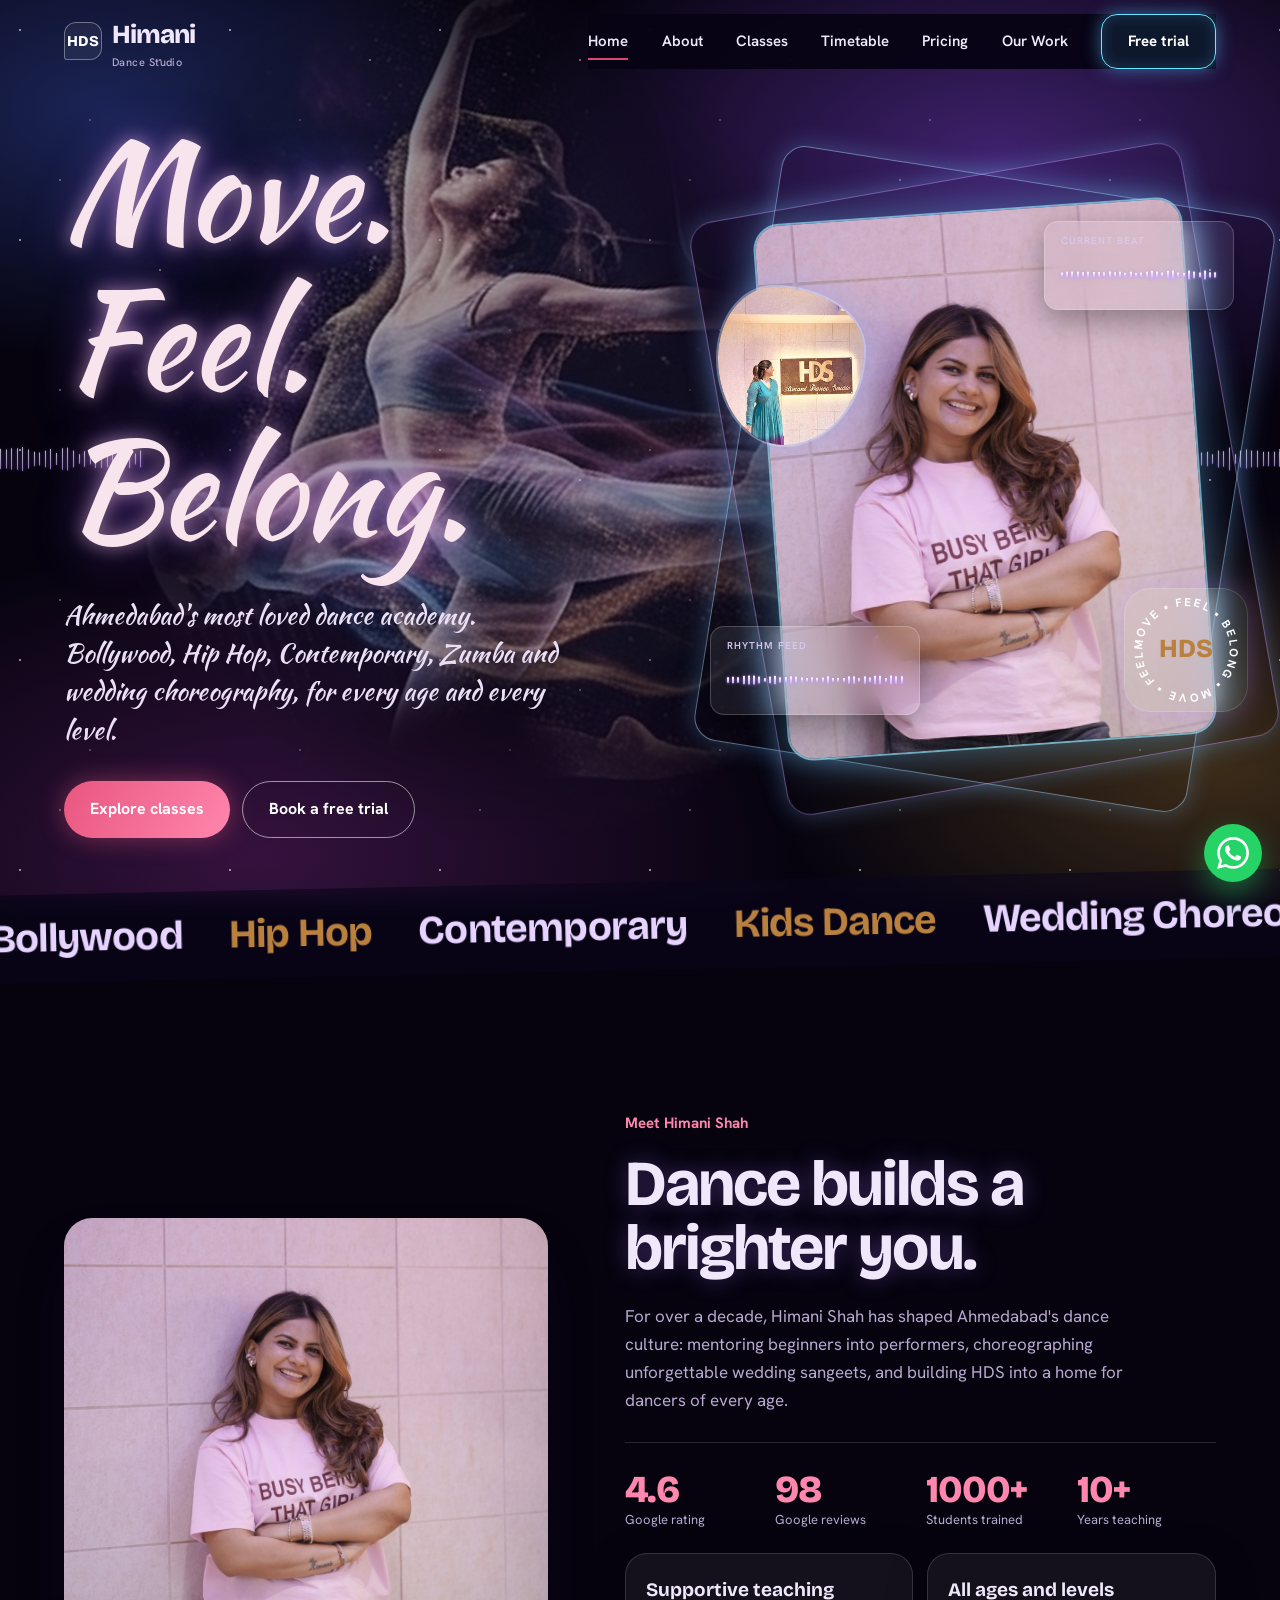
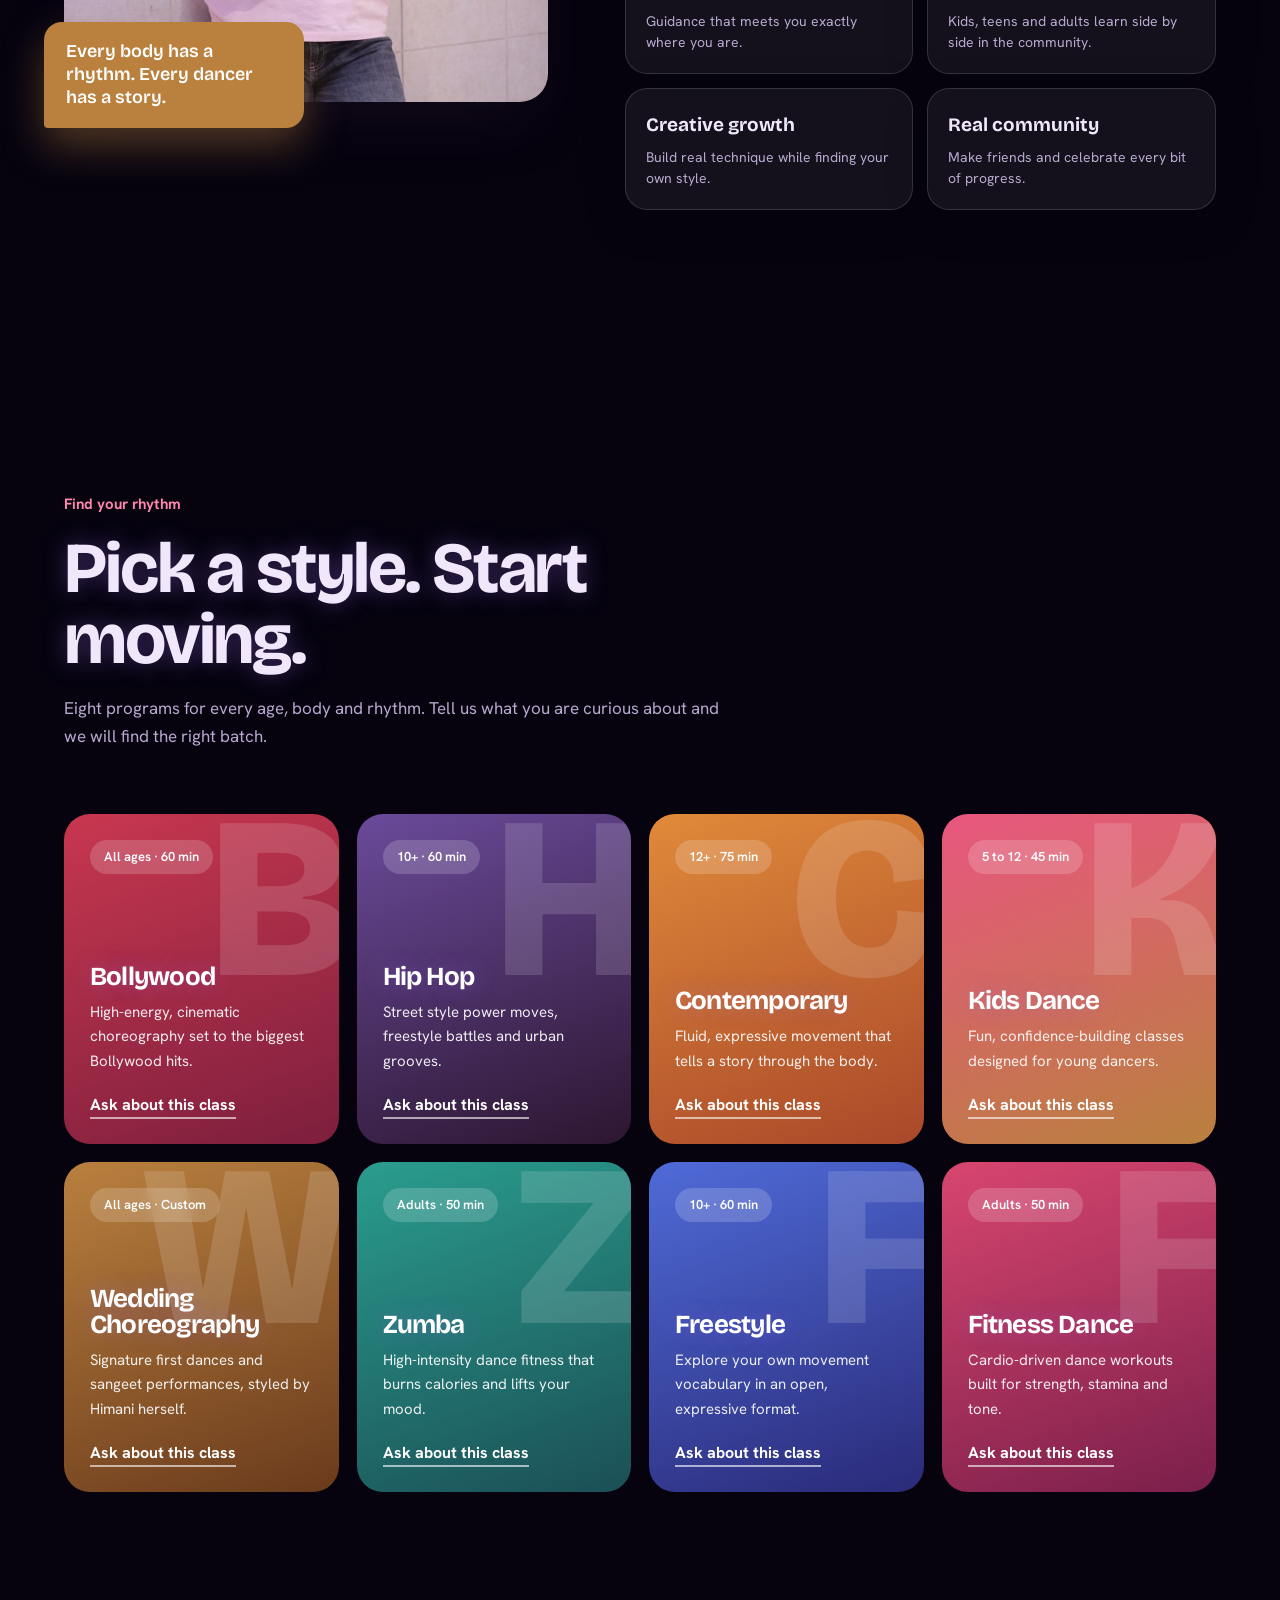
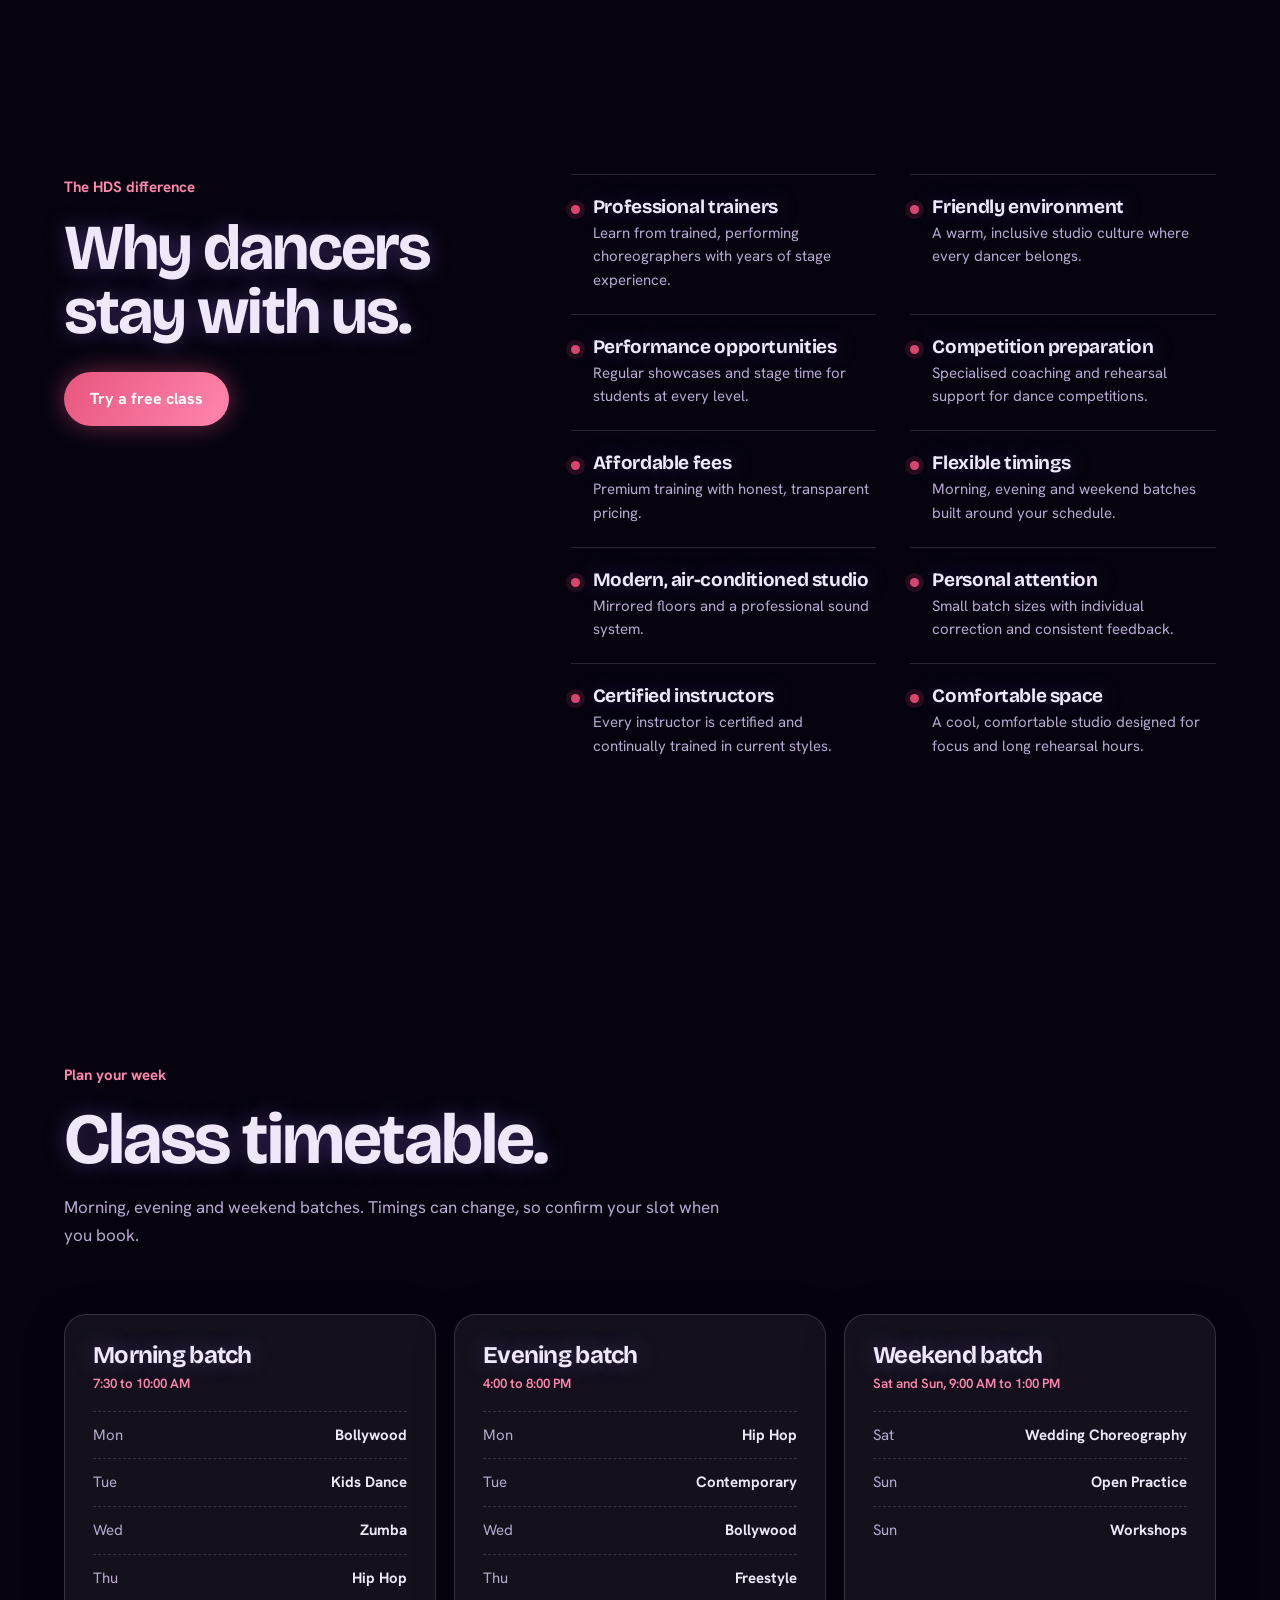
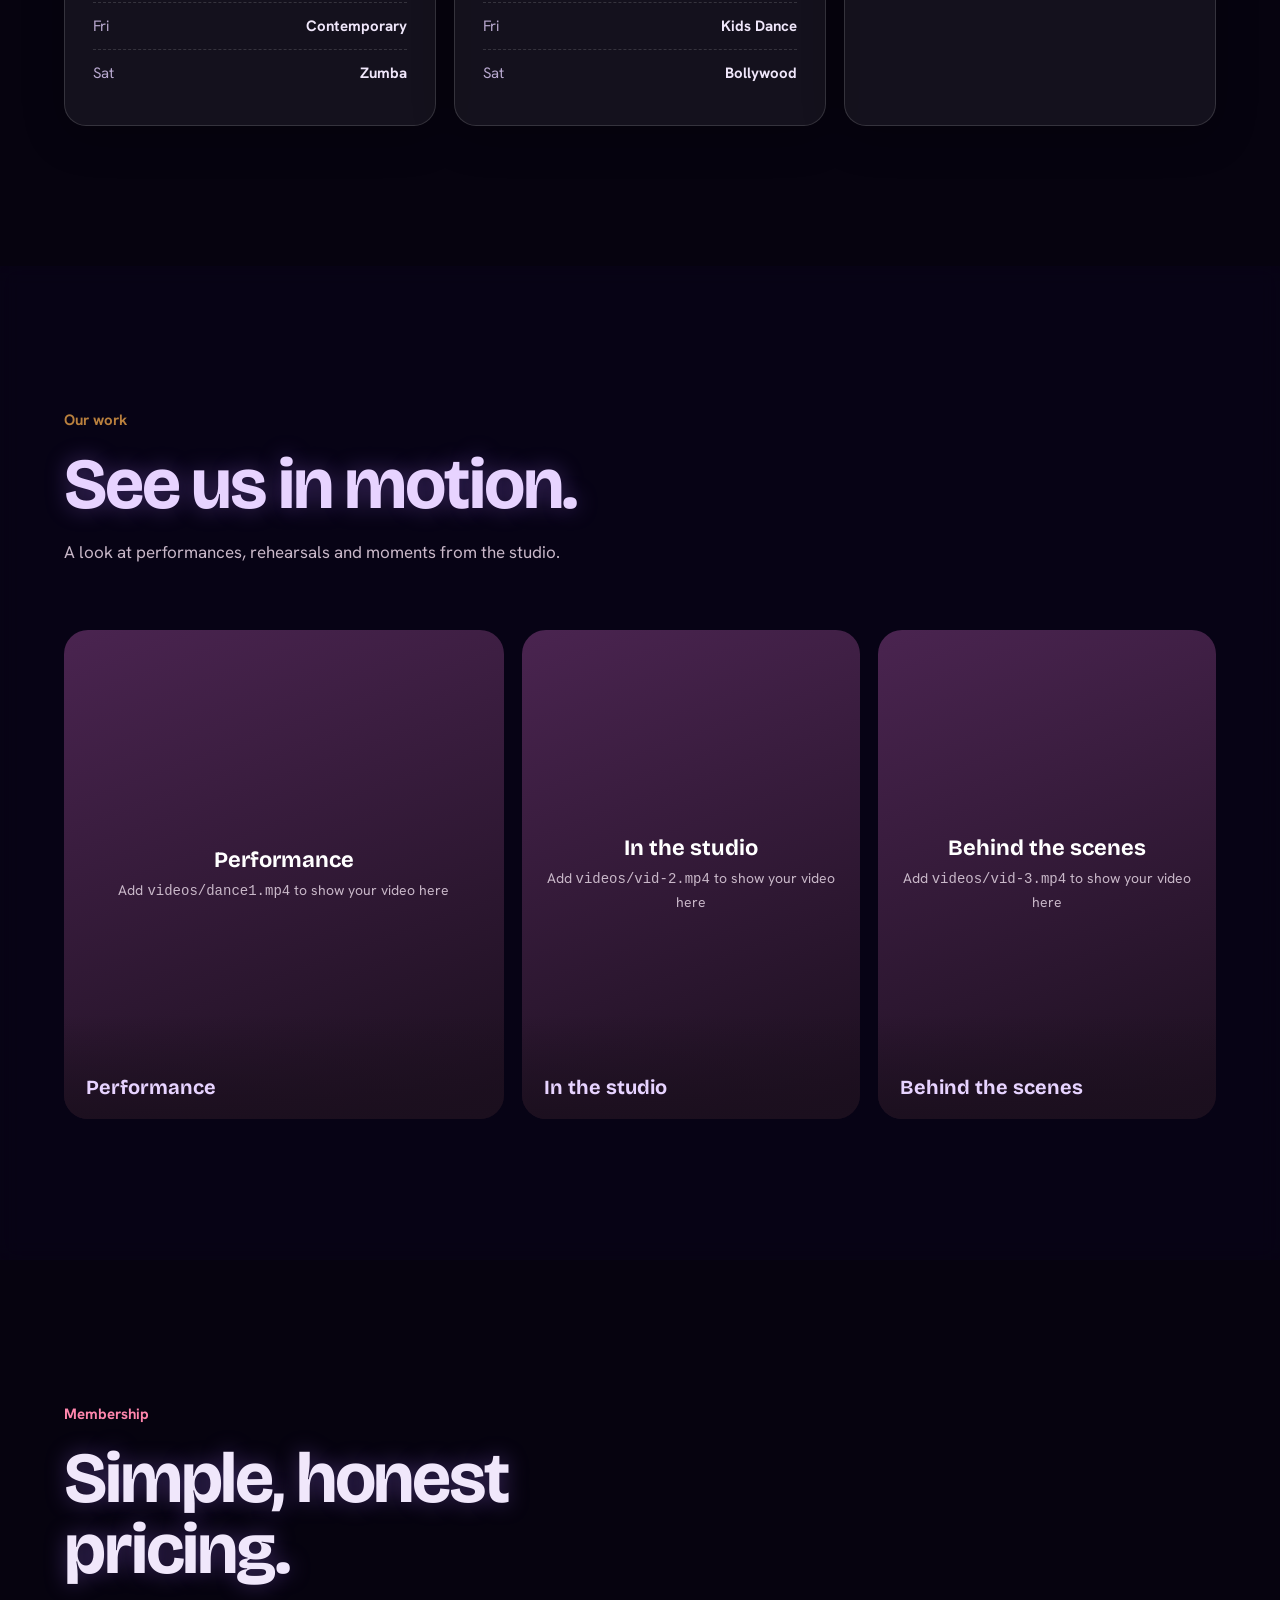
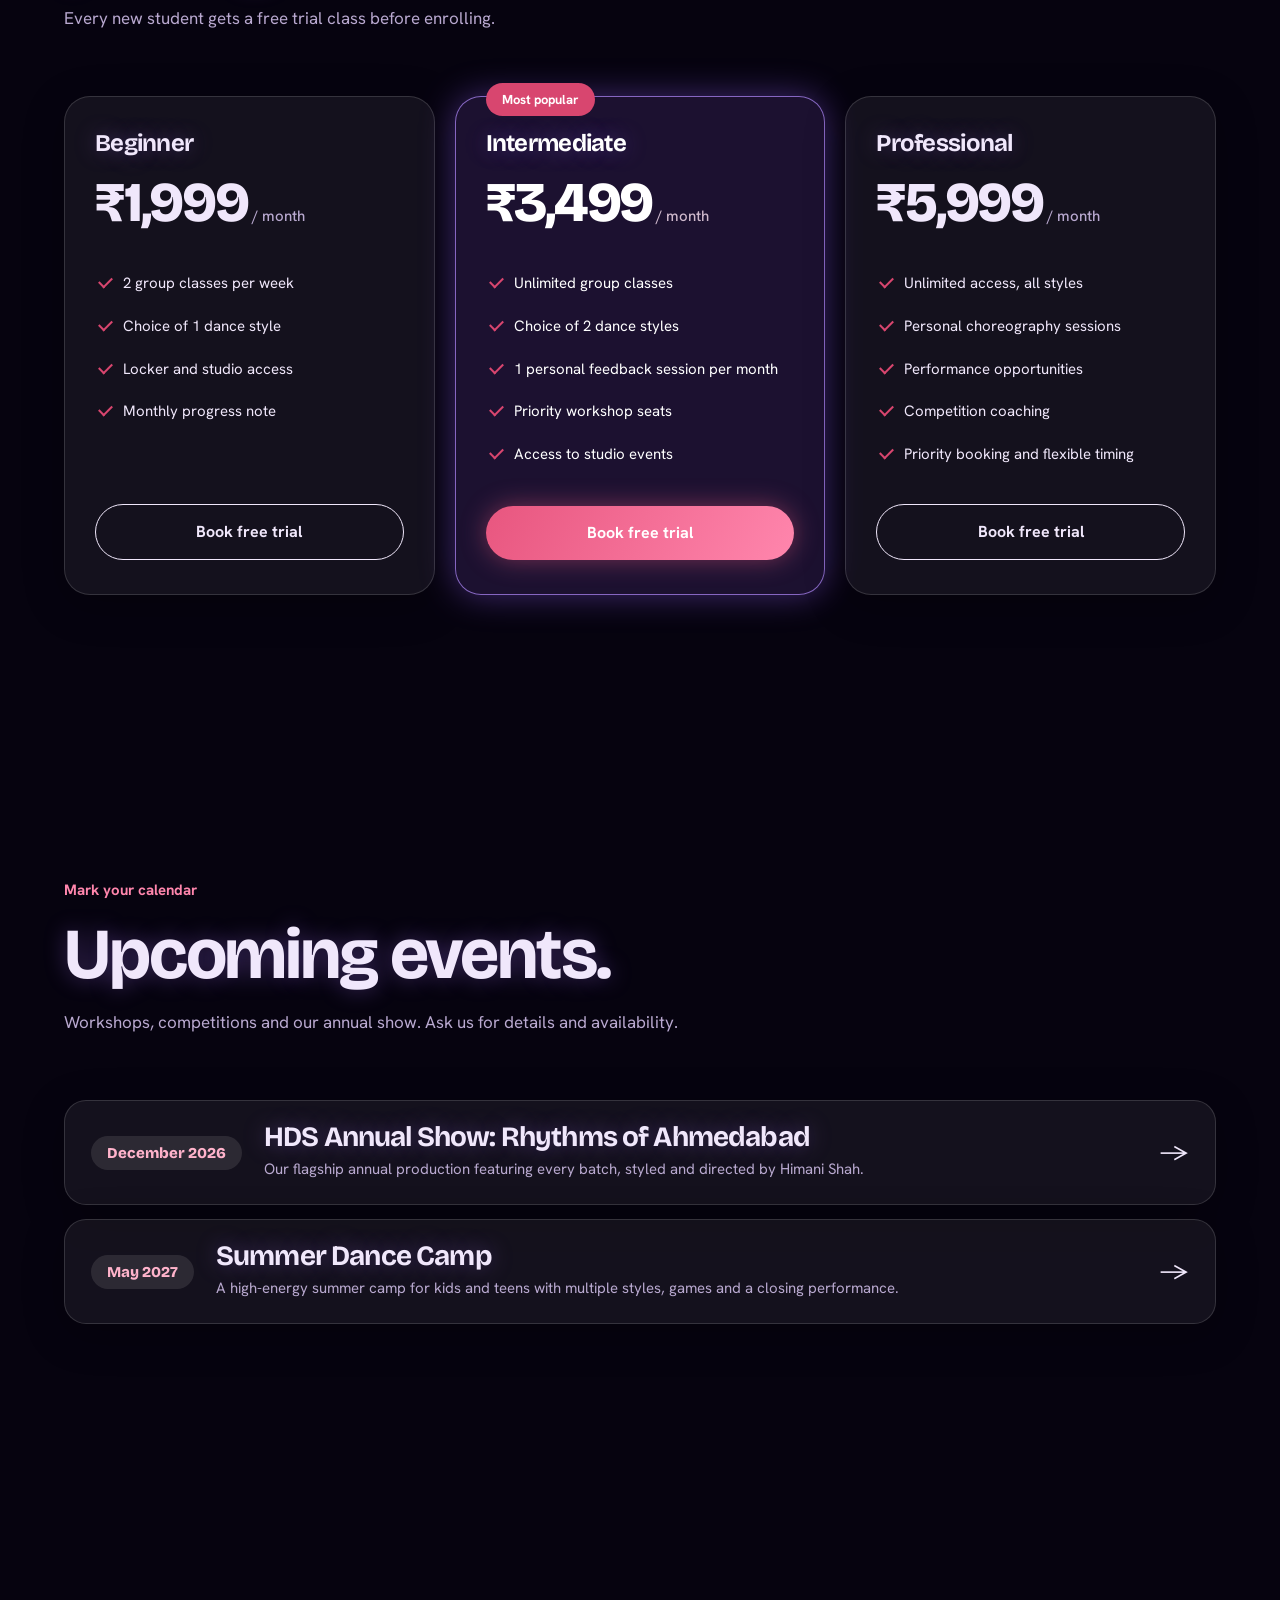
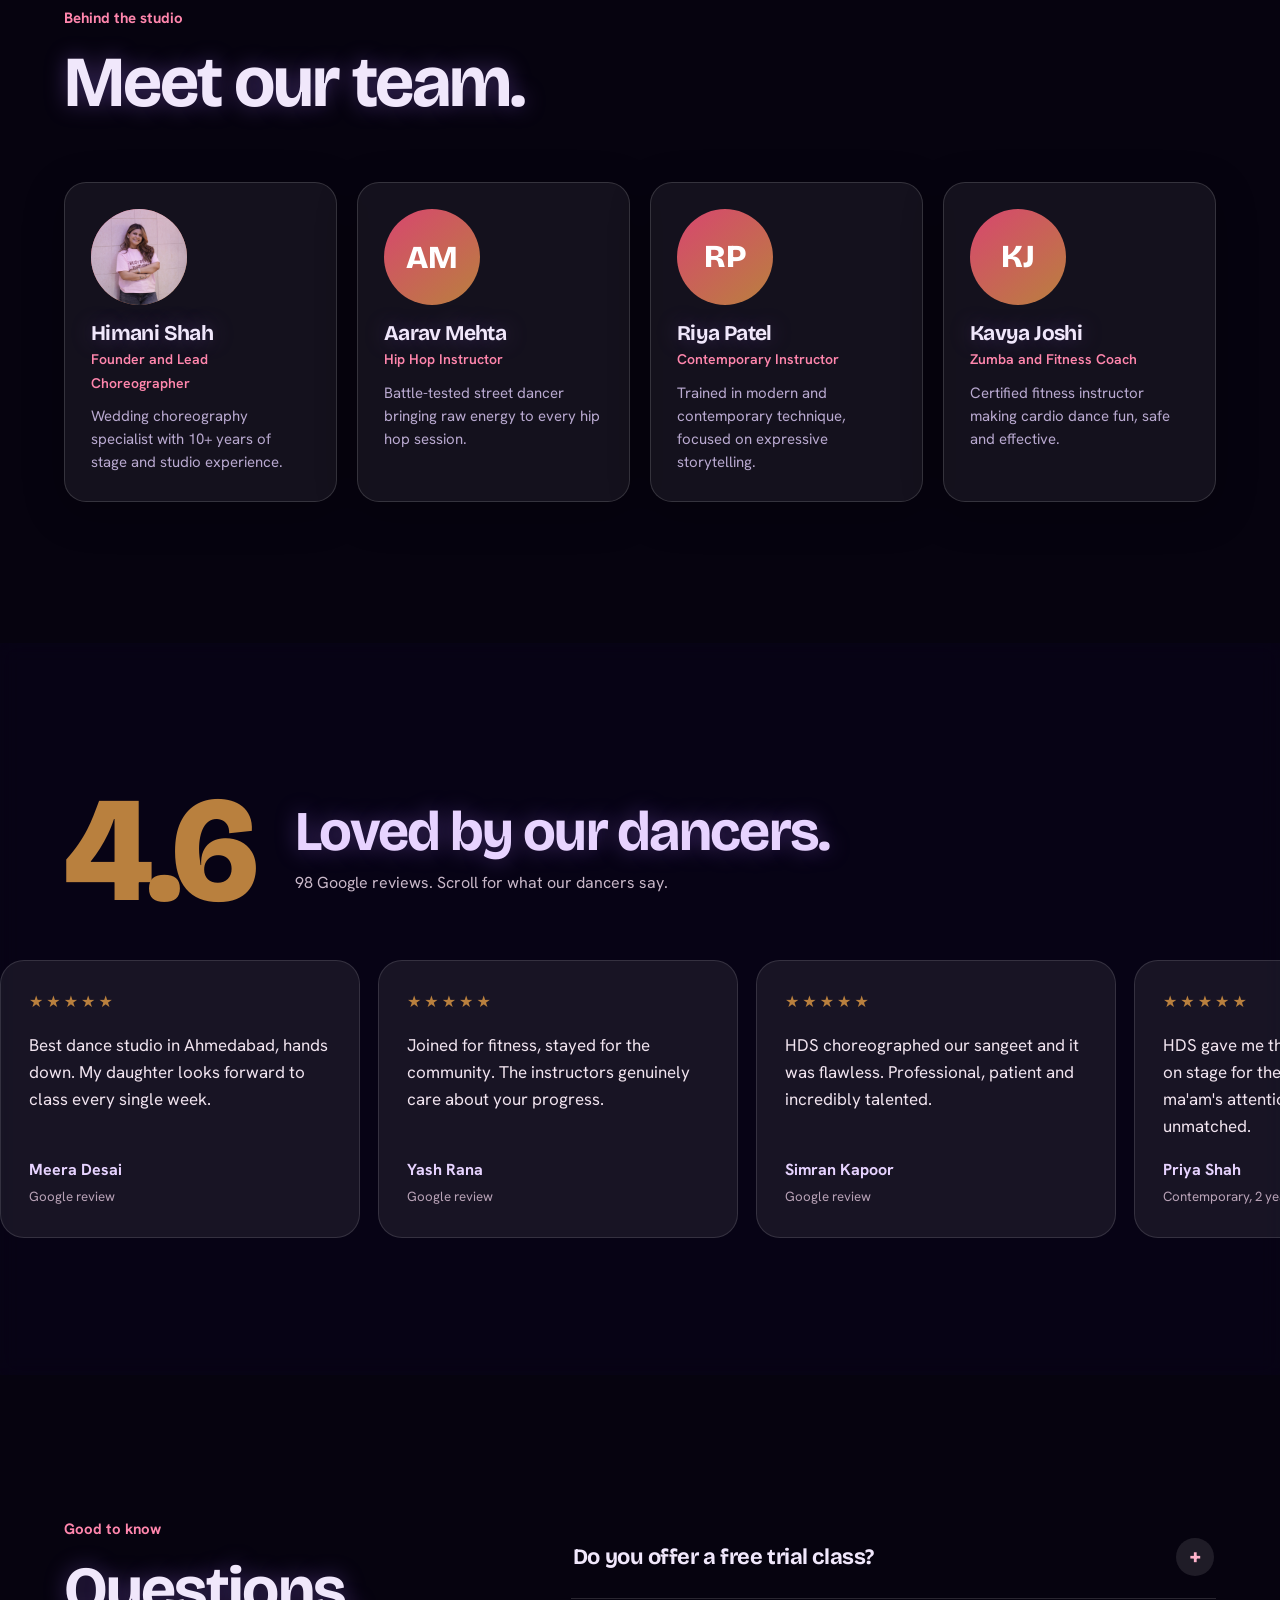
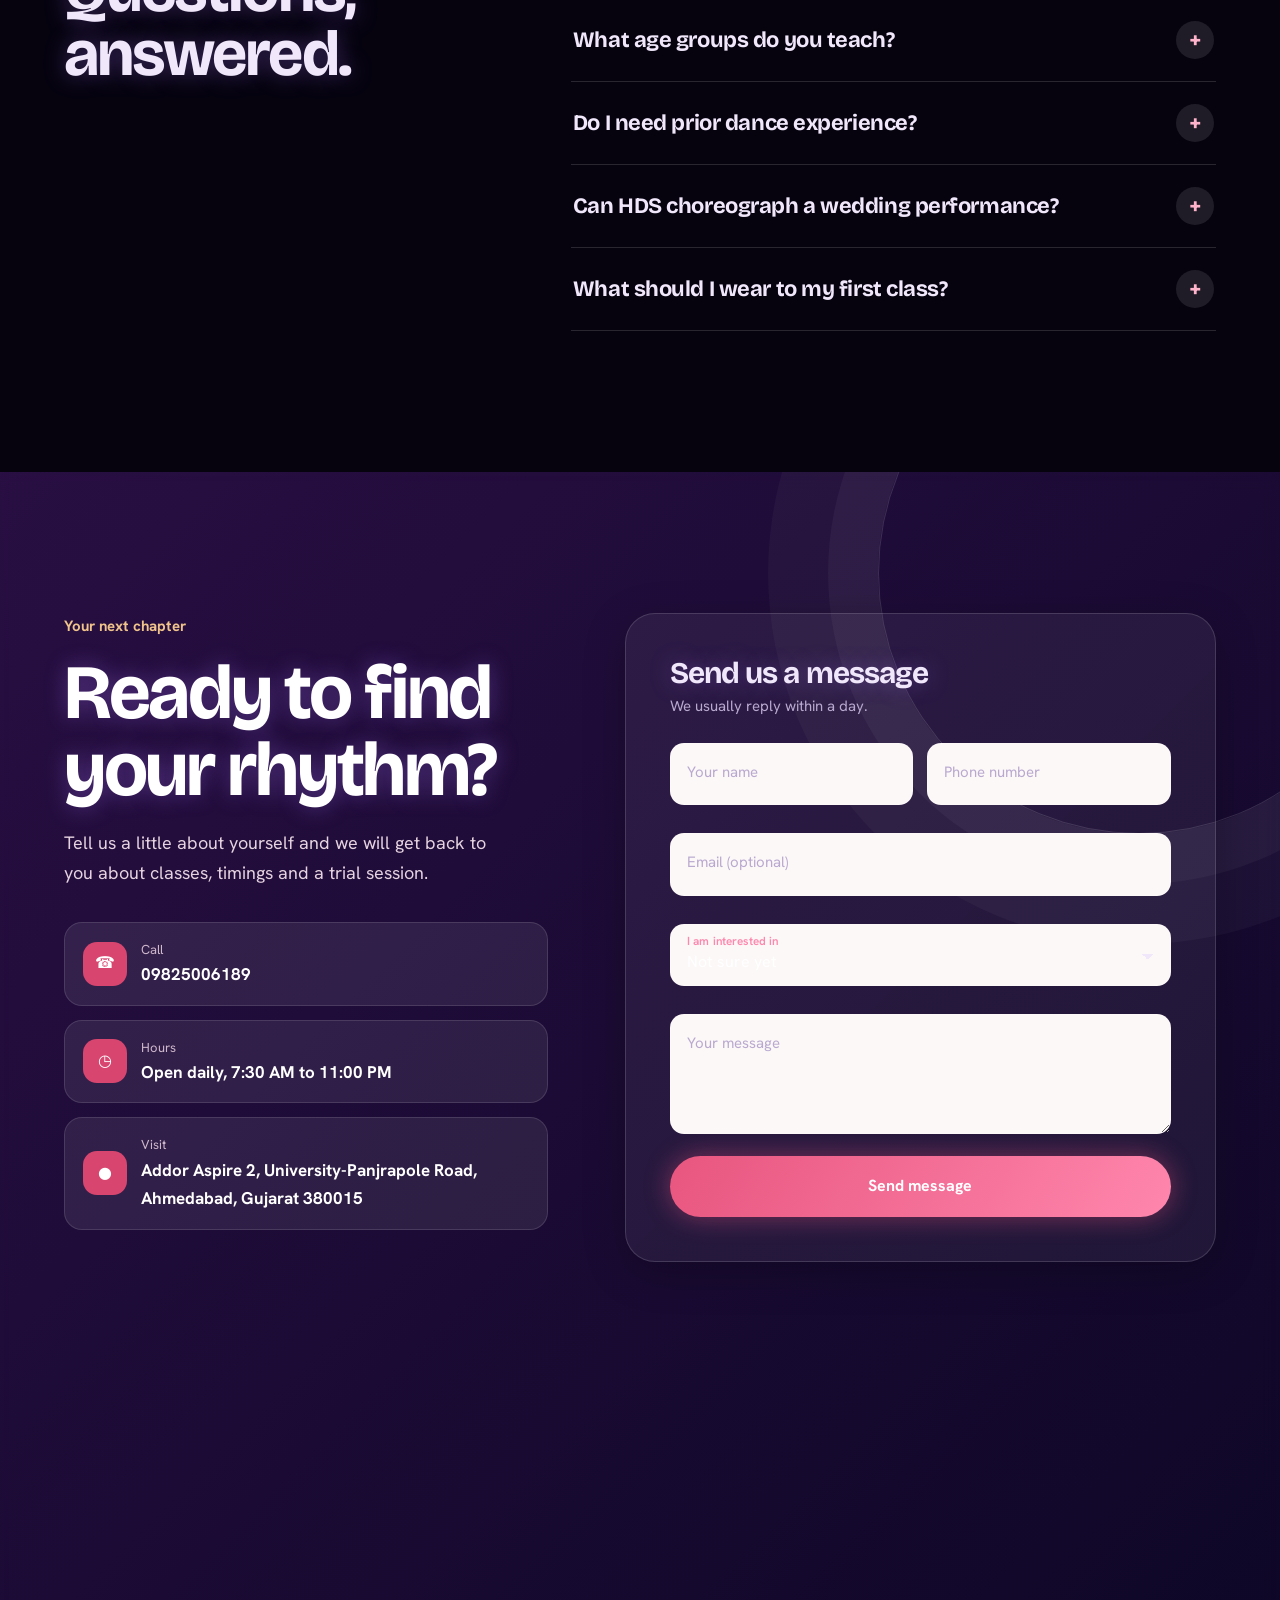
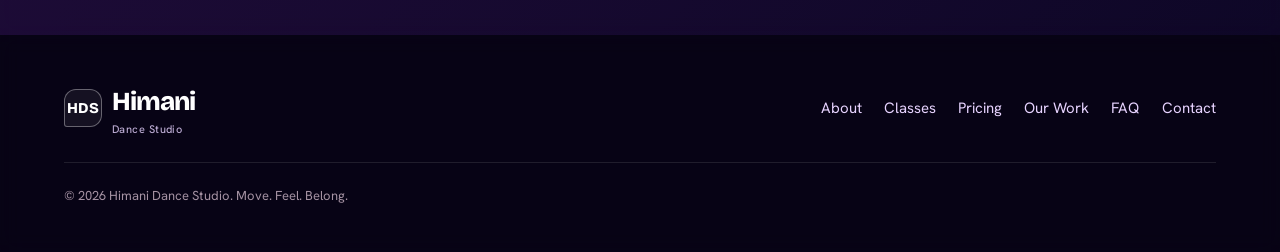
==== commit 1644154d: "video change" ====
--- a/index.html
+++ b/index.html
@@ -1,181 +1,479 @@
-<!DOCTYPE html>
+<!doctype html>
 <html lang="en">
-<head>
-<meta charset="UTF-8">
-<meta name="viewport" content="width=device-width, initial-scale=1, viewport-fit=cover">
-<meta name="theme-color" content="#fff7f4">
-<title>HDS Himani Dance Studio | Dance Classes in Ahmedabad</title>
-<meta name="description" content="HDS Himani Dance Studio, Ahmedabad: Bollywood, Hip Hop, Contemporary, Kids Dance, Zumba, Fitness Dance and wedding choreography. Book a free trial class.">
-<meta property="og:title" content="Himani Dance Studio">
-<meta property="og:description" content="More than just dance. Find your rhythm with HDS.">
-<meta property="og:image" content="images/studio-portrait.jpg">
-<link rel="preconnect" href="https://fonts.googleapis.com"><link rel="preconnect" href="https://fonts.gstatic.com" crossorigin>
-<link href="https://fonts.googleapis.com/css2?family=Bricolage+Grotesque:opsz,wght@12..96,600;12..96,700;12..96,800&family=Hanken+Grotesk:wght@400;500;600;700&display=swap" rel="stylesheet">
-<link href="https://fonts.googleapis.com/css2?family=Kaushan+Script&display=swap" rel="stylesheet">
-<script type="application/ld+json">{"@context":"https://schema.org","@type":"DanceSchool","name":"HDS - Himani Dance Studio","telephone":"+919825006189","address":{"@type":"PostalAddress","streetAddress":"Addor Aspire 2, University-Panjrapole Road","addressLocality":"Ahmedabad","addressRegion":"Gujarat","postalCode":"380015","addressCountry":"IN"},"aggregateRating":{"@type":"AggregateRating","ratingValue":"4.6","reviewCount":"98"},"openingHours":"Mo-Su 07:30-23:00"}</script>
-<link rel="stylesheet" href="style.css">
-</head>
-<body>
-<div class="cosmos" aria-hidden="true"></div>
-<div class="dancer" aria-hidden="true"><img src="images/dancers.jpg" alt=""></div>
-<div class="progress" id="progress"></div>
-<header class="nav" id="nav">
-  <a class="brand" href="#home" aria-label="Himani Dance Studio, home"><i>HDS</i><span>Himani<small>Dance Studio</small></span></a>
-  <nav class="links" id="links" aria-label="Main">
-    <a href="#home" class="on">Home</a><a href="#about">About</a><a href="#classes">Classes</a><a href="#timetable">Timetable</a><a href="#pricing">Pricing</a><a href="#work">Our Work</a><a class="btn rose" href="#contact" data-class="Free trial">Free trial</a>
-  </nav>
-  <button class="burger" id="burger" aria-label="Open menu" aria-expanded="false"><span></span><span></span></button>
-</header>
-
-<main>
-<section class="hero" id="home" style="padding-block:120px 70px">
-  <div class="eq-edge l" aria-hidden="true"><div class="eq" data-n="26"></div></div><div class="eq-edge r" aria-hidden="true"><div class="eq" data-n="26"></div></div><div class="blob b1"></div><div class="blob b2"></div>
-  <div class="wrap hero-grid">
-    <div>
-      <h1 aria-label="Move. Feel. Belong."><span><b>Move.</b></span><span><b>Feel.</b></span><span><b>Belong.</b></span></h1>
-      <p class="lead">Ahmedabad's most loved dance academy. Bollywood, Hip Hop, Contemporary, Zumba and wedding choreography, for every age and every level.</p>
-      <div class="acts"><a class="btn rose" href="#classes">Explore classes</a><a class="btn ghost" href="#contact" data-class="Free trial">Book a free trial</a></div>
+  <head>
+    <meta charset="UTF-8" />
+    <meta
+      name="viewport"
+      content="width=device-width, initial-scale=1, viewport-fit=cover"
+    />
+    <meta name="theme-color" content="#fff7f4" />
+    <title>HDS Himani Dance Studio | Dance Classes in Ahmedabad</title>
+    <meta
+      name="description"
+      content="HDS Himani Dance Studio, Ahmedabad: Bollywood, Hip Hop, Contemporary, Kids Dance, Zumba, Fitness Dance and wedding choreography. Book a free trial class."
+    />
+    <meta property="og:title" content="Himani Dance Studio" />
+    <meta
+      property="og:description"
+      content="More than just dance. Find your rhythm with HDS."
+    />
+    <meta property="og:image" content="images/studio-portrait.jpg" />
+    <link rel="preconnect" href="https://fonts.googleapis.com" />
+    <link rel="preconnect" href="https://fonts.gstatic.com" crossorigin />
+    <link
+      href="https://fonts.googleapis.com/css2?family=Bricolage+Grotesque:opsz,wght@12..96,600;12..96,700;12..96,800&family=Hanken+Grotesk:wght@400;500;600;700&display=swap"
+      rel="stylesheet"
+    />
+    <link
+      href="https://fonts.googleapis.com/css2?family=Kaushan+Script&display=swap"
+      rel="stylesheet"
+    />
+    <script type="application/ld+json">
+      {
+        "@context": "https://schema.org",
+        "@type": "DanceSchool",
+        "name": "HDS - Himani Dance Studio",
+        "telephone": "+919825006189",
+        "address": {
+          "@type": "PostalAddress",
+          "streetAddress": "Addor Aspire 2, University-Panjrapole Road",
+          "addressLocality": "Ahmedabad",
+          "addressRegion": "Gujarat",
+          "postalCode": "380015",
+          "addressCountry": "IN"
+        },
+        "aggregateRating": {
+          "@type": "AggregateRating",
+          "ratingValue": "4.6",
+          "reviewCount": "98"
+        },
+        "openingHours": "Mo-Su 07:30-23:00"
+      }
+    </script>
+    <link rel="stylesheet" href="style.css" />
+  </head>
+  <body>
+    <div class="cosmos" aria-hidden="true"></div>
+    <div class="dancer" aria-hidden="true">
+      <img src="images/dancers.jpg" alt="" />
     </div>
-    <div class="photo">
-      <div class="arch"><img id="heroImg" src="images/studio-portrait.jpg" alt="Smiling dance teacher at Himani Dance Studio" fetchpriority="high"></div>
-      <div class="sign"><img src="images/studio-sign.jpg" alt="HDS Himani Dance Studio illuminated sign" loading="lazy"></div>
-      <div class="gc beat" aria-hidden="true"><small>CURRENT BEAT</small><div class="eq" data-n="30"></div></div>
-      <div class="gc feed" aria-hidden="true"><small>RHYTHM FEED</small><div class="eq" data-n="34"></div></div>
-      <div class="ring" aria-hidden="true"><svg viewBox="0 0 100 100"><defs><path id="c" d="M50,50 m-40,0 a40,40 0 1,1 80,0 a40,40 0 1,1 -80,0"/></defs><text><textPath href="#c">MOVE • FEEL • BELONG • MOVE • FEEL • BELONG •</textPath></text></svg><em>HDS</em></div>
-    </div>
-  </div>
-</section>
-
-<div class="marquee" aria-hidden="true"><div class="track" id="track"></div></div>
-
-<section class="about" id="about">
-  <div class="wrap about-grid">
-    <div class="about-pic rv"><div class="big"><img src="images/studio-portrait.jpg" alt="Dance teacher laughing against a pink wall" loading="lazy"></div><div class="quote">Every body has a rhythm. Every dancer has a story.</div></div>
-    <div class="rv d1">
-      <span class="tag">Meet Himani Shah</span>
-      <h2>Dance builds a brighter you.</h2>
-      <p>For over a decade, Himani Shah has shaped Ahmedabad's dance culture: mentoring beginners into performers, choreographing unforgettable wedding sangeets, and building HDS into a home for dancers of every age.</p>
-      <div class="stats" id="stats"></div>
-      <div class="perks">
-        <div class="perk"><b>Supportive teaching</b><small>Guidance that meets you exactly where you are.</small></div>
-        <div class="perk"><b>All ages and levels</b><small>Kids, teens and adults learn side by side in the community.</small></div>
-        <div class="perk"><b>Creative growth</b><small>Build real technique while finding your own style.</small></div>
-        <div class="perk"><b>Real community</b><small>Make friends and celebrate every bit of progress.</small></div>
+    <div class="progress" id="progress"></div>
+    <header class="nav" id="nav">
+      <a class="brand" href="#home" aria-label="Himani Dance Studio, home"
+        ><i>HDS</i><span>Himani<small>Dance Studio </small></span></a
+      >
+      <nav class="links" id="links" aria-label="Main">
+        <a href="#home" class="on">Home</a><a href="#about">About</a
+        ><a href="#classes">Classes</a><a href="#timetable">Timetable</a
+        ><a href="#pricing">Pricing</a><a href="#work">Our Work</a
+        ><a class="btn rose" href="#contact" data-class="Free trial"
+          >Free trial</a
+        >
+      </nav>
+      <button
+        class="burger"
+        id="burger"
+        aria-label="Open menu"
+        aria-expanded="false"
+      >
+        <span></span><span></span>
+      </button>
+    </header>
+
+    <main>
+      <section class="hero" id="home" style="padding-block: 120px 70px">
+        <div class="eq-edge l" aria-hidden="true">
+          <div class="eq" data-n="26"></div>
+        </div>
+        <div class="eq-edge r" aria-hidden="true">
+          <div class="eq" data-n="26"></div>
+        </div>
+        <div class="blob b1"></div>
+        <div class="blob b2"></div>
+        <div class="wrap hero-grid">
+          <div>
+            <h1 aria-label="Move. Feel. Belong.">
+              <span><b>Move.</b></span
+              ><span><b>Feel.</b></span
+              ><span><b>Belong.</b></span>
+            </h1>
+            <p class="lead">
+              Ahmedabad's most loved dance academy. Bollywood, Hip Hop,
+              Contemporary, Zumba and wedding choreography, for every age and
+              every level.
+            </p>
+            <div class="acts">
+              <a class="btn rose" href="#classes">Explore classes</a
+              ><a class="btn ghost" href="#contact" data-class="Free trial"
+                >Book a free trial</a
+              >
+            </div>
+          </div>
+          <div class="photo">
+            <div class="arch">
+              <img
+                id="heroImg"
+                src="images/studio-portrait.jpg"
+                alt="Smiling dance teacher at Himani Dance Studio"
+                fetchpriority="high"
+              />
+            </div>
+            <div class="sign">
+              <img
+                src="images/studio-sign.jpg"
+                alt="HDS Himani Dance Studio illuminated sign"
+                loading="lazy"
+              />
+            </div>
+            <div class="gc beat" aria-hidden="true">
+              <small>CURRENT BEAT</small>
+              <div class="eq" data-n="30"></div>
+            </div>
+            <div class="gc feed" aria-hidden="true">
+              <small>RHYTHM FEED</small>
+              <div class="eq" data-n="34"></div>
+            </div>
+            <div class="ring" aria-hidden="true">
+              <svg viewBox="0 0 100 100">
+                <defs>
+                  <path
+                    id="c"
+                    d="M50,50 m-40,0 a40,40 0 1,1 80,0 a40,40 0 1,1 -80,0"
+                  />
+                </defs>
+                <text>
+                  <textPath href="#c">
+                    MOVE • FEEL • BELONG • MOVE • FEEL • BELONG •
+                  </textPath>
+                </text></svg
+              ><em>HDS</em>
+            </div>
+          </div>
+        </div>
+      </section>
+
+      <div class="marquee" aria-hidden="true">
+        <div class="track" id="track"></div>
       </div>
-    </div>
-  </div>
-</section>
-
-<section class="classes" id="classes">
-  <div class="wrap">
-    <div class="head rv"><span class="tag">Find your rhythm</span><h2>Pick a style. Start moving.</h2><p>Eight programs for every age, body and rhythm. Tell us what you are curious about and we will find the right batch.</p></div>
-    <div class="cgrid" id="cgrid"></div>
-  </div>
-</section>
-
-
-<section class="why" id="why">
-  <div class="wrap why-grid">
-    <div class="rv why-head"><span class="tag">The HDS difference</span><h2>Why dancers stay with us.</h2><a class="btn rose" href="#contact" data-class="Free trial">Try a free class</a></div>
-    <ul class="why-list" id="whyList"></ul>
-  </div>
-</section>
-
-<section class="timetable" id="timetable">
-  <div class="wrap">
-    <div class="head rv"><span class="tag">Plan your week</span><h2>Class timetable.</h2><p>Morning, evening and weekend batches. Timings can change, so confirm your slot when you book.</p></div>
-    <div class="ttgrid" id="ttgrid"></div>
-  </div>
-</section>
-
-<section class="work" id="work">
-  <div class="wrap">
-    <div class="head rv"><span class="tag">Our work</span><h2>See us in motion.</h2><p>A look at performances, rehearsals and moments from the studio.</p></div>
-    <div class="vgrid" id="vgrid"></div>
-  </div>
-</section>
-
-<section class="pricing" id="pricing">
-  <div class="wrap">
-    <div class="head rv"><span class="tag">Membership</span><h2>Simple, honest pricing.</h2><p>Every new student gets a free trial class before enrolling.</p></div>
-    <div class="pgrid" id="pgrid"></div>
-  </div>
-</section>
-
-<section class="events" id="events">
-  <div class="wrap">
-    <div class="head rv"><span class="tag">Mark your calendar</span><h2>Upcoming events.</h2><p>Workshops, competitions and our annual show. Ask us for details and availability.</p></div>
-    <div class="elist" id="elist"></div>
-  </div>
-</section>
-
-<section class="team" id="team">
-  <div class="wrap">
-    <div class="head rv"><span class="tag">Behind the studio</span><h2>Meet our team.</h2></div>
-    <div class="tgrid" id="tgrid"></div>
-  </div>
-</section>
-
-<section class="reviews" id="reviews">
-  <div class="wrap">
-    <div class="rhead rv"><div class="score" id="score"></div><div><h2>Loved by our dancers.</h2><p id="scoreSub"></p></div></div>
-  </div>
-  <div class="rtrack" id="rtrack"></div>
-</section>
-
-<section class="faq" id="faq">
-  <div class="wrap faq-wrap">
-    <div class="rv"><span class="tag">Good to know</span><h2>Questions, answered.</h2></div>
-    <div class="faqs rv d1" id="faqs"></div>
-  </div>
-</section>
-
-<section class="contact" id="contact">
-  <div class="wrap cgrid2">
-    <div class="rv">
-      <span class="tag" style="color:#f0c48a">Your next chapter</span>
-      <h2>Ready to find your rhythm?</h2>
-      <p class="intro">Tell us a little about yourself and we will get back to you about classes, timings and a trial session.</p>
-      <div class="info" id="info">
-        <a id="iMail" hidden><span class="ico">@</span><span><small>Email</small><b></b></span></a>
-        <a id="iPhone" hidden><span class="ico">&#9742;</span><span><small>Call</small><b></b></span></a>
-        <a id="iInsta" hidden target="_blank" rel="noopener"><span class="ico">IG</span><span><small>Instagram</small><b></b></span></a>
-        <div id="iHours" hidden><span class="ico">&#9719;</span><span><small>Hours</small><b></b></span></div>
-        <div id="iAddr" hidden><span class="ico">&#9679;</span><span><small>Visit</small><b></b></span></div>
+
+      <section class="about" id="about">
+        <div class="wrap about-grid">
+          <div class="about-pic rv">
+            <div class="big">
+              <img
+                src="images/studio-portrait.jpg"
+                alt="Dance teacher laughing against a pink wall"
+                loading="lazy"
+              />
+            </div>
+            <div class="quote">
+              Every body has a rhythm. Every dancer has a story.
+            </div>
+          </div>
+          <div class="rv d1">
+            <span class="tag">Meet Himani Shah</span>
+            <h2>Dance builds a brighter you.</h2>
+            <p>
+              For over a decade, Himani Shah has shaped Ahmedabad's dance
+              culture: mentoring beginners into performers, choreographing
+              unforgettable wedding sangeets, and building HDS into a home for
+              dancers of every age.
+            </p>
+            <div class="stats" id="stats"></div>
+            <div class="perks">
+              <div class="perk">
+                <b>Supportive teaching</b
+                ><small>Guidance that meets you exactly where you are.</small>
+              </div>
+              <div class="perk">
+                <b>All ages and levels</b
+                ><small
+                  >Kids, teens and adults learn side by side in the
+                  community.</small
+                >
+              </div>
+              <div class="perk">
+                <b>Creative growth</b
+                ><small
+                  >Build real technique while finding your own style.</small
+                >
+              </div>
+              <div class="perk">
+                <b>Real community</b
+                ><small
+                  >Make friends and celebrate every bit of progress.</small
+                >
+              </div>
+            </div>
+          </div>
+        </div>
+      </section>
+
+      <section class="classes" id="classes">
+        <div class="wrap">
+          <div class="head rv">
+            <span class="tag">Find your rhythm</span>
+            <h2>Pick a style. Start moving.</h2>
+            <p>
+              Eight programs for every age, body and rhythm. Tell us what you
+              are curious about and we will find the right batch.
+            </p>
+          </div>
+          <div class="cgrid" id="cgrid"></div>
+        </div>
+      </section>
+
+      <section class="why" id="why">
+        <div class="wrap why-grid">
+          <div class="rv why-head">
+            <span class="tag">The HDS difference</span>
+            <h2>Why dancers stay with us.</h2>
+            <a class="btn rose" href="#contact" data-class="Free trial"
+              >Try a free class</a
+            >
+          </div>
+          <ul class="why-list" id="whyList"></ul>
+        </div>
+      </section>
+
+      <section class="timetable" id="timetable">
+        <div class="wrap">
+          <div class="head rv">
+            <span class="tag">Plan your week</span>
+            <h2>Class timetable.</h2>
+            <p>
+              Morning, evening and weekend batches. Timings can change, so
+              confirm your slot when you book.
+            </p>
+          </div>
+          <div class="ttgrid" id="ttgrid"></div>
+        </div>
+      </section>
+
+      <section class="work" id="work">
+        <div class="wrap">
+          <div class="head rv">
+            <span class="tag">Our work</span>
+            <h2>See us in motion.</h2>
+            <p>
+              A look at performances, rehearsals and moments from the studio.
+            </p>
+          </div>
+          <div class="vgrid" id="vgrid"></div>
+        </div>
+      </section>
+
+      <section class="pricing" id="pricing">
+        <div class="wrap">
+          <div class="head rv">
+            <span class="tag">Membership</span>
+            <h2>Simple, honest pricing.</h2>
+            <p>Every new student gets a free trial class before enrolling.</p>
+          </div>
+          <div class="pgrid" id="pgrid"></div>
+        </div>
+      </section>
+
+      <section class="events" id="events">
+        <div class="wrap">
+          <div class="head rv">
+            <span class="tag">Mark your calendar</span>
+            <h2>Upcoming events.</h2>
+            <p>
+              Workshops, competitions and our annual show. Ask us for details
+              and availability.
+            </p>
+          </div>
+          <div class="elist" id="elist"></div>
+        </div>
+      </section>
+
+      <section class="team" id="team">
+        <div class="wrap">
+          <div class="head rv">
+            <span class="tag">Behind the studio</span>
+            <h2>Meet our team.</h2>
+          </div>
+          <div class="tgrid" id="tgrid"></div>
+        </div>
+      </section>
+
+      <section class="reviews" id="reviews">
+        <div class="wrap">
+          <div class="rhead rv">
+            <div class="score" id="score"></div>
+            <div>
+              <h2>Loved by our dancers.</h2>
+              <p id="scoreSub"></p>
+            </div>
+          </div>
+        </div>
+        <div class="rtrack" id="rtrack"></div>
+      </section>
+
+      <section class="faq" id="faq">
+        <div class="wrap faq-wrap">
+          <div class="rv">
+            <span class="tag">Good to know</span>
+            <h2>Questions, answered.</h2>
+          </div>
+          <div class="faqs rv d1" id="faqs"></div>
+        </div>
+      </section>
+
+      <section class="contact" id="contact">
+        <div class="wrap cgrid2">
+          <div class="rv">
+            <span class="tag" style="color: #f0c48a">Your next chapter</span>
+            <h2>Ready to find your rhythm?</h2>
+            <p class="intro">
+              Tell us a little about yourself and we will get back to you about
+              classes, timings and a trial session.
+            </p>
+            <div class="info" id="info">
+              <a id="iMail" hidden
+                ><span class="ico">@</span
+                ><span><small>Email</small><b></b></span
+              ></a>
+              <a id="iPhone" hidden
+                ><span class="ico">&#9742;</span
+                ><span><small>Call</small><b></b></span
+              ></a>
+              <a id="iInsta" hidden target="_blank" rel="noopener"
+                ><span class="ico">IG</span
+                ><span><small>Instagram</small><b></b></span
+              ></a>
+              <div id="iHours" hidden>
+                <span class="ico">&#9719;</span
+                ><span><small>Hours</small><b></b></span>
+              </div>
+              <div id="iAddr" hidden>
+                <span class="ico">&#9679;</span
+                ><span><small>Visit</small><b></b></span>
+              </div>
+            </div>
+            <iframe
+              class="map"
+              id="map"
+              title="HDS Himani Dance Studio on Google Maps"
+              loading="lazy"
+              referrerpolicy="no-referrer-when-downgrade"
+              hidden
+            ></iframe>
+          </div>
+          <form id="contactForm" class="rv d1" novalidate>
+            <h3>Send us a message</h3>
+            <p>We usually reply within a day.</p>
+            <div class="f2">
+              <div class="fld">
+                <input
+                  id="name"
+                  name="name"
+                  placeholder=" "
+                  autocomplete="name"
+                  required
+                  maxlength="80"
+                /><label for="name">Your name</label
+                ><span class="err">Please enter your name.</span>
+              </div>
+              <div class="fld">
+                <input
+                  id="phone"
+                  name="phone"
+                  type="tel"
+                  placeholder=" "
+                  autocomplete="tel"
+                  required
+                  maxlength="20"
+                /><label for="phone">Phone number</label
+                ><span class="err">Enter a valid phone number.</span>
+              </div>
+              <div class="fld full">
+                <input
+                  id="email"
+                  name="email"
+                  type="email"
+                  placeholder=" "
+                  autocomplete="email"
+                  maxlength="120"
+                /><label for="email">Email (optional)</label
+                ><span class="err">Enter a valid email address.</span>
+              </div>
+              <div class="fld full">
+                <select id="interest" name="interest">
+                  <option value="">Not sure yet</option></select
+                ><label for="interest">I am interested in</label>
+              </div>
+              <div class="fld full">
+                <textarea
+                  id="message"
+                  name="message"
+                  placeholder=" "
+                  required
+                  maxlength="1000"
+                ></textarea
+                ><label for="message">Your message</label
+                ><span class="err"
+                  >Please write a short message (at least 5 characters).</span
+                >
+              </div>
+            </div>
+            <input
+              class="hp"
+              name="website"
+              tabindex="-1"
+              autocomplete="off"
+              aria-hidden="true"
+            />
+            <button class="btn rose" type="submit" id="send">
+              Send message
+            </button>
+            <div
+              class="status"
+              id="status"
+              role="status"
+              aria-live="polite"
+            ></div>
+          </form>
+        </div>
+      </section>
+    </main>
+
+    <footer>
+      <div class="wrap">
+        <div class="frow">
+          <a class="brand" href="#home"
+            ><i>HDS</i><span>Himani<small>Dance Studio</small></span></a
+          >
+          <nav aria-label="Footer">
+            <a href="#about">About</a><a href="#classes">Classes</a
+            ><a href="#pricing">Pricing</a><a href="#work">Our Work</a
+            ><a href="#faq">FAQ</a><a href="#contact">Contact</a>
+          </nav>
+        </div>
+        <p class="copy">
+          &copy; <span id="yr"></span> Himani Dance Studio. Move. Feel. Belong.
+        </p>
       </div>
-      <iframe class="map" id="map" title="HDS Himani Dance Studio on Google Maps" loading="lazy" referrerpolicy="no-referrer-when-downgrade" hidden></iframe>
-    </div>
-    <form id="contactForm" class="rv d1" novalidate>
-      <h3>Send us a message</h3><p>We usually reply within a day.</p>
-      <div class="f2">
-        <div class="fld"><input id="name" name="name" placeholder=" " autocomplete="name" required maxlength="80"><label for="name">Your name</label><span class="err">Please enter your name.</span></div>
-        <div class="fld"><input id="phone" name="phone" type="tel" placeholder=" " autocomplete="tel" required maxlength="20"><label for="phone">Phone number</label><span class="err">Enter a valid phone number.</span></div>
-        <div class="fld full"><input id="email" name="email" type="email" placeholder=" " autocomplete="email" maxlength="120"><label for="email">Email (optional)</label><span class="err">Enter a valid email address.</span></div>
-        <div class="fld full"><select id="interest" name="interest"><option value="">Not sure yet</option></select><label for="interest">I am interested in</label></div>
-        <div class="fld full"><textarea id="message" name="message" placeholder=" " required maxlength="1000"></textarea><label for="message">Your message</label><span class="err">Please write a short message (at least 5 characters).</span></div>
-      </div>
-      <input class="hp" name="website" tabindex="-1" autocomplete="off" aria-hidden="true">
-      <button class="btn rose" type="submit" id="send">Send message</button>
-      <div class="status" id="status" role="status" aria-live="polite"></div>
-    </form>
-  </div>
-</section>
-</main>
-
-<footer>
-  <div class="wrap">
-    <div class="frow"><a class="brand" href="#home"><i>HDS</i><span>Himani<small>Dance Studio</small></span></a>
-      <nav aria-label="Footer"><a href="#about">About</a><a href="#classes">Classes</a><a href="#pricing">Pricing</a><a href="#work">Our Work</a><a href="#faq">FAQ</a><a href="#contact">Contact</a></nav></div>
-    <p class="copy">&copy; <span id="yr"></span> Himani Dance Studio. Move. Feel. Belong.</p>
-  </div>
-</footer>
-<a class="wa" id="wa" href="#" target="_blank" rel="noopener" aria-label="Chat on WhatsApp"><svg viewBox="0 0 24 24" aria-hidden="true"><path d="M17.47 14.38c-.3-.15-1.76-.87-2.03-.97-.27-.1-.47-.15-.67.15-.2.3-.77.97-.94 1.17-.17.2-.35.22-.65.07-.3-.15-1.26-.46-2.4-1.48-.89-.79-1.49-1.77-1.66-2.07-.17-.3-.02-.46.13-.61.14-.13.3-.35.45-.52.15-.17.2-.3.3-.5.1-.2.05-.37-.02-.52-.08-.15-.67-1.62-.92-2.22-.24-.58-.49-.5-.67-.51h-.57c-.2 0-.52.07-.8.37-.27.3-1.04 1.02-1.04 2.48s1.07 2.88 1.22 3.08c.15.2 2.1 3.2 5.08 4.49.71.31 1.26.49 1.7.63.71.23 1.36.2 1.87.12.57-.08 1.76-.72 2.01-1.41.25-.7.25-1.29.17-1.41-.07-.12-.27-.2-.57-.35zM12.05 21.8h-.01a9.9 9.9 0 0 1-5.03-1.38l-.36-.21-3.74.98 1-3.65-.24-.37a9.86 9.86 0 0 1-1.51-5.26c0-5.45 4.44-9.88 9.9-9.88 2.64 0 5.12 1.03 6.99 2.9a9.82 9.82 0 0 1 2.89 7c0 5.45-4.44 9.88-9.89 9.88zM20.5 3.45A11.8 11.8 0 0 0 12.05 0C5.5 0 .16 5.34.16 11.89c0 2.1.55 4.14 1.59 5.95L.06 24l6.3-1.65a11.88 11.88 0 0 0 5.68 1.45h.01c6.55 0 11.89-5.34 11.89-11.89 0-3.18-1.24-6.16-3.44-8.46z"/></svg></a>
-
-<script src="config.js"></script>
-<script src="data.js"></script>
-<script src="render.js"></script>
-<script src="api.js"></script>
-<script src="forms.js"></script>
-<script src="script.js"></script>
-</body>
+    </footer>
+    <a
+      class="wa"
+      id="wa"
+      href="#"
+      target="_blank"
+      rel="noopener"
+      aria-label="Chat on WhatsApp"
+      ><svg viewBox="0 0 24 24" aria-hidden="true">
+        <path
+          d="M17.47 14.38c-.3-.15-1.76-.87-2.03-.97-.27-.1-.47-.15-.67.15-.2.3-.77.97-.94 1.17-.17.2-.35.22-.65.07-.3-.15-1.26-.46-2.4-1.48-.89-.79-1.49-1.77-1.66-2.07-.17-.3-.02-.46.13-.61.14-.13.3-.35.45-.52.15-.17.2-.3.3-.5.1-.2.05-.37-.02-.52-.08-.15-.67-1.62-.92-2.22-.24-.58-.49-.5-.67-.51h-.57c-.2 0-.52.07-.8.37-.27.3-1.04 1.02-1.04 2.48s1.07 2.88 1.22 3.08c.15.2 2.1 3.2 5.08 4.49.71.31 1.26.49 1.7.63.71.23 1.36.2 1.87.12.57-.08 1.76-.72 2.01-1.41.25-.7.25-1.29.17-1.41-.07-.12-.27-.2-.57-.35zM12.05 21.8h-.01a9.9 9.9 0 0 1-5.03-1.38l-.36-.21-3.74.98 1-3.65-.24-.37a9.86 9.86 0 0 1-1.51-5.26c0-5.45 4.44-9.88 9.9-9.88 2.64 0 5.12 1.03 6.99 2.9a9.82 9.82 0 0 1 2.89 7c0 5.45-4.44 9.88-9.89 9.88zM20.5 3.45A11.8 11.8 0 0 0 12.05 0C5.5 0 .16 5.34.16 11.89c0 2.1.55 4.14 1.59 5.95L.06 24l6.3-1.65a11.88 11.88 0 0 0 5.68 1.45h.01c6.55 0 11.89-5.34 11.89-11.89 0-3.18-1.24-6.16-3.44-8.46z"
+        /></svg
+    ></a>
+
+    <script src="config.js"></script>
+    <script src="data.js"></script>
+    <script src="render.js"></script>
+    <script src="api.js"></script>
+    <script src="forms.js"></script>
+    <script src="script.js"></script>
+  </body>
 </html>
